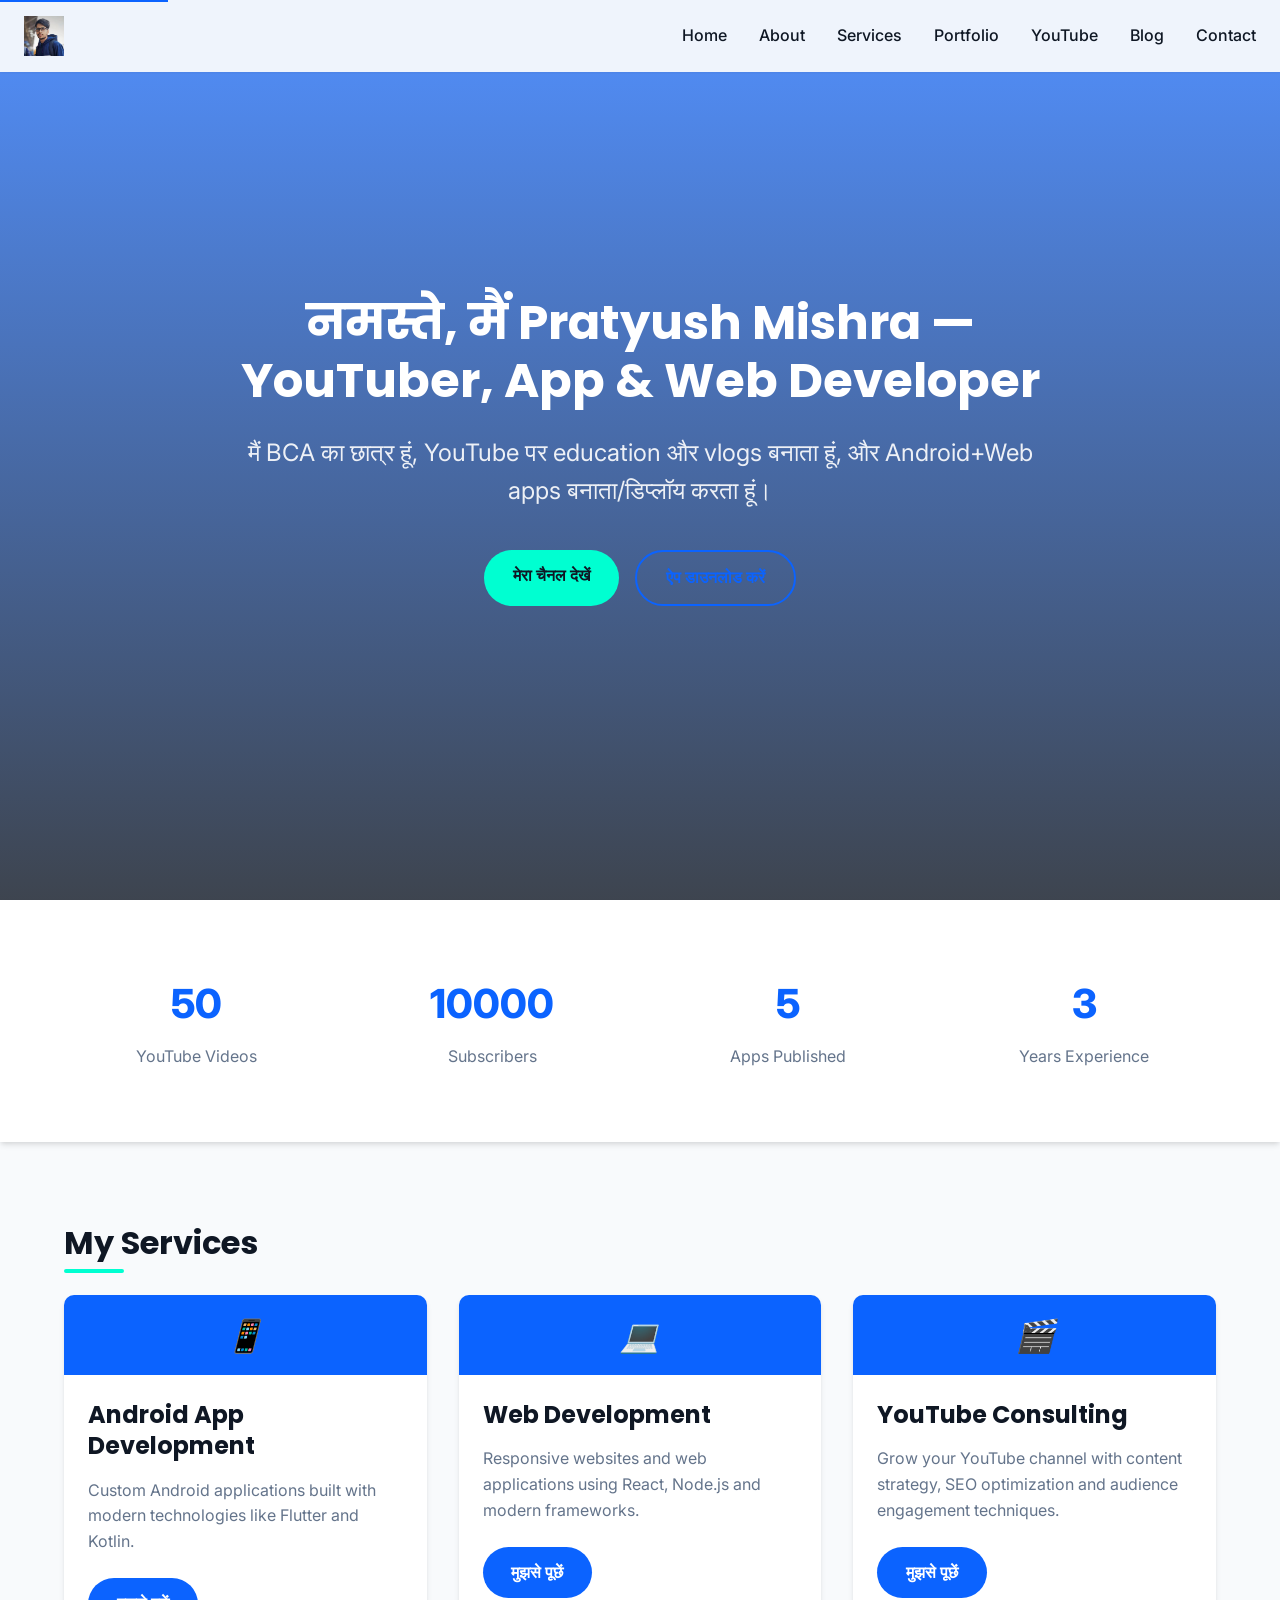
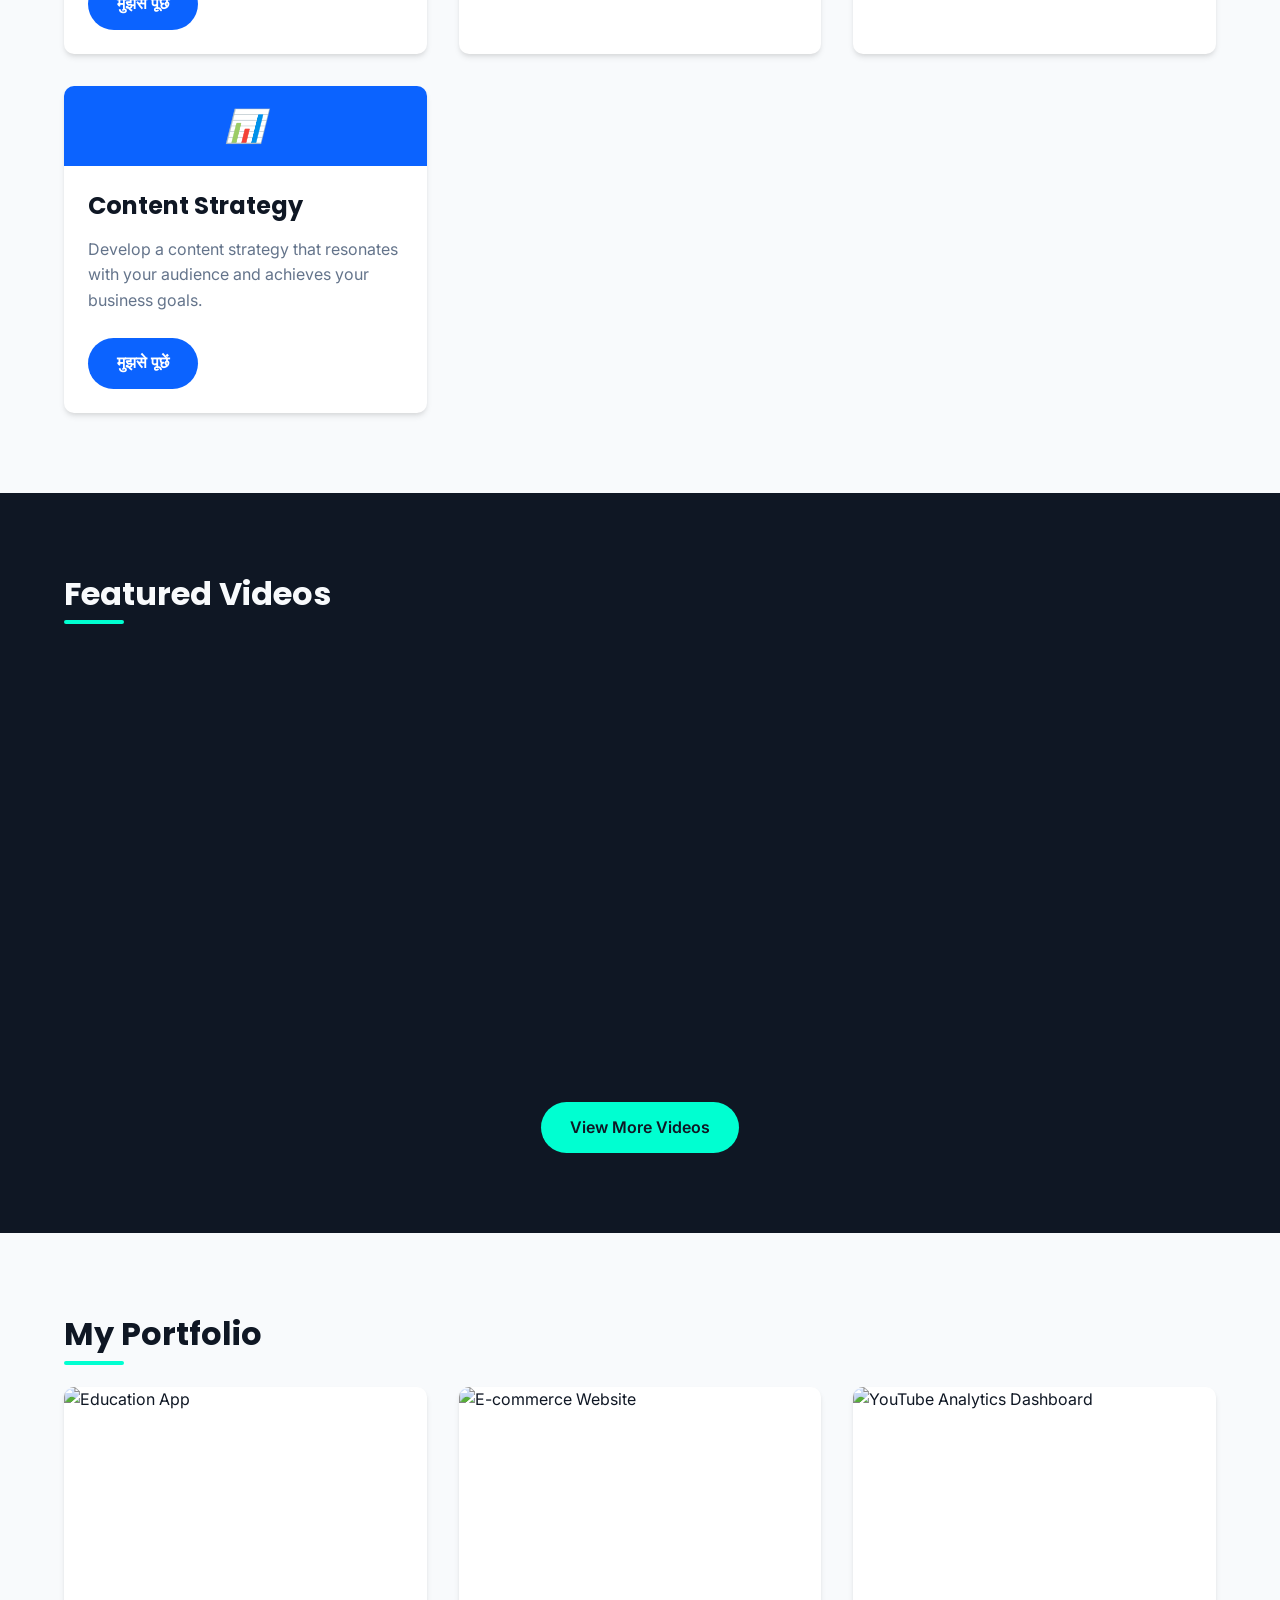
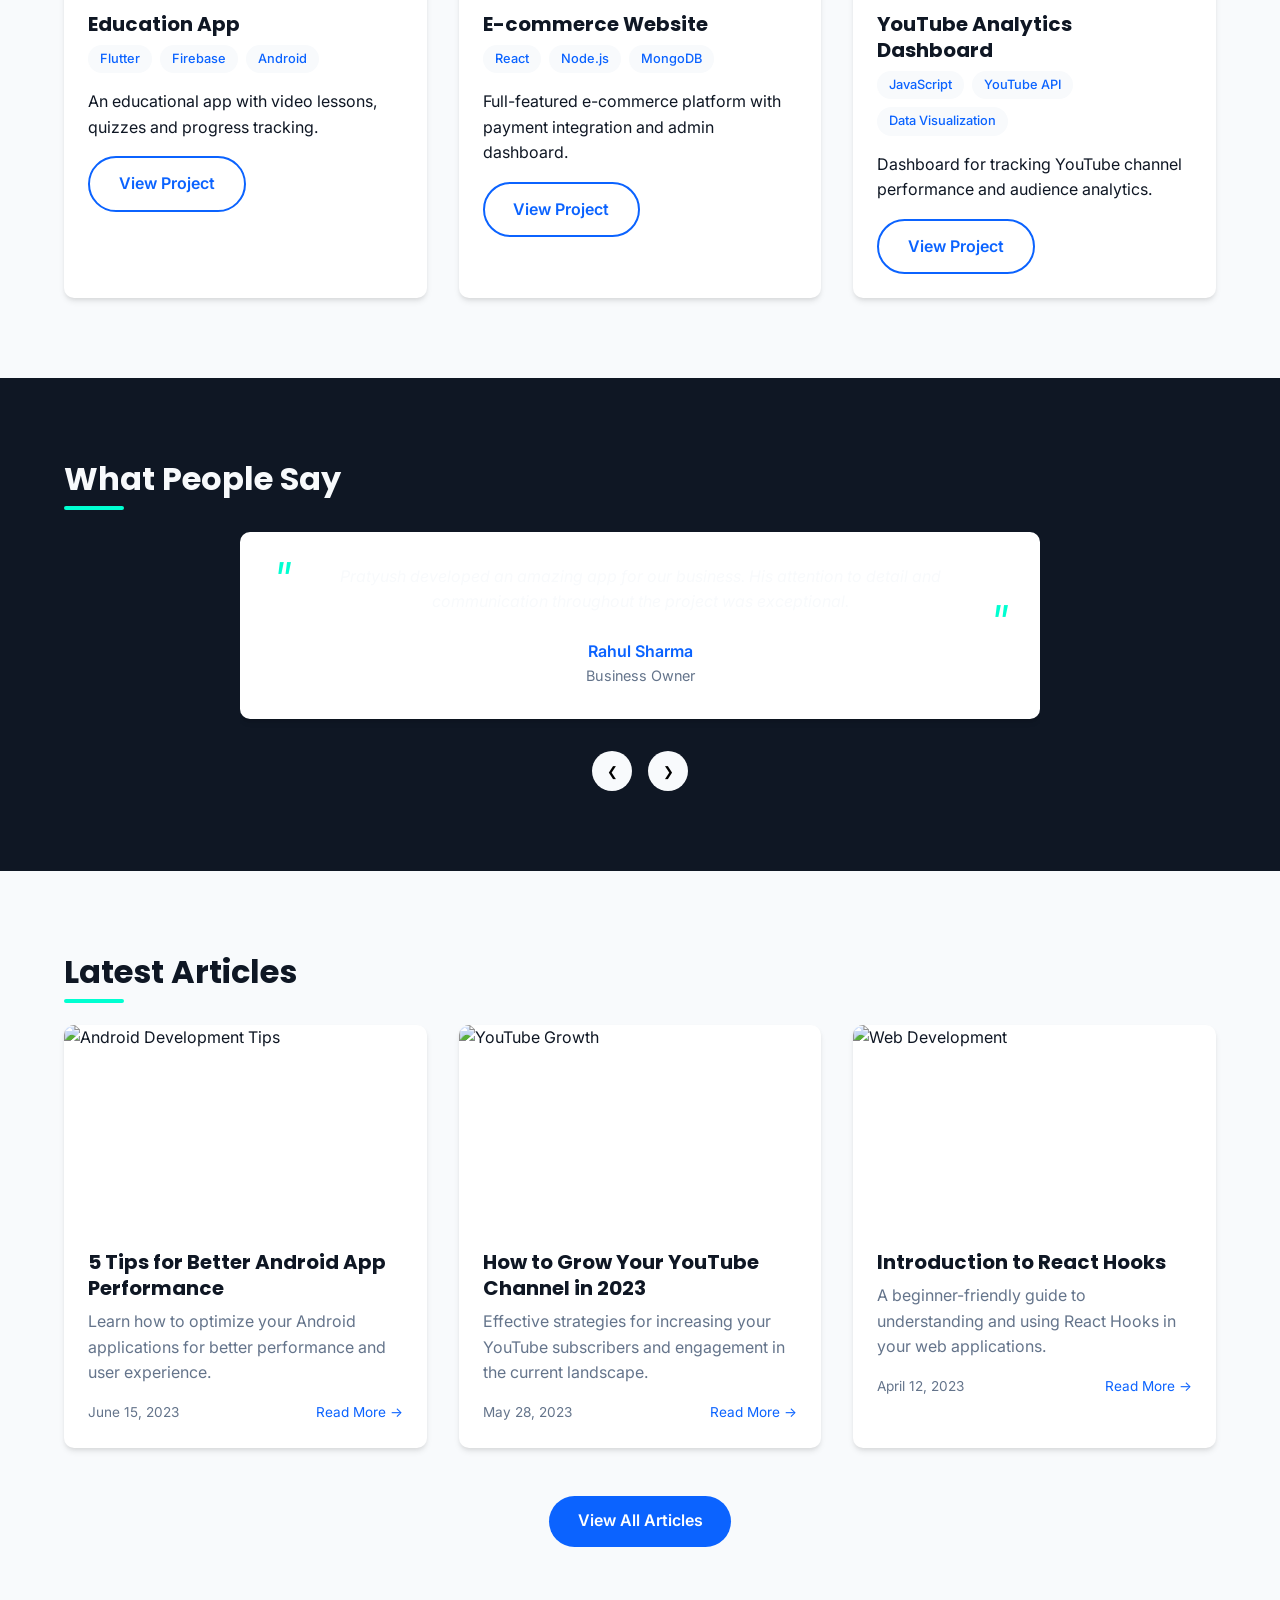
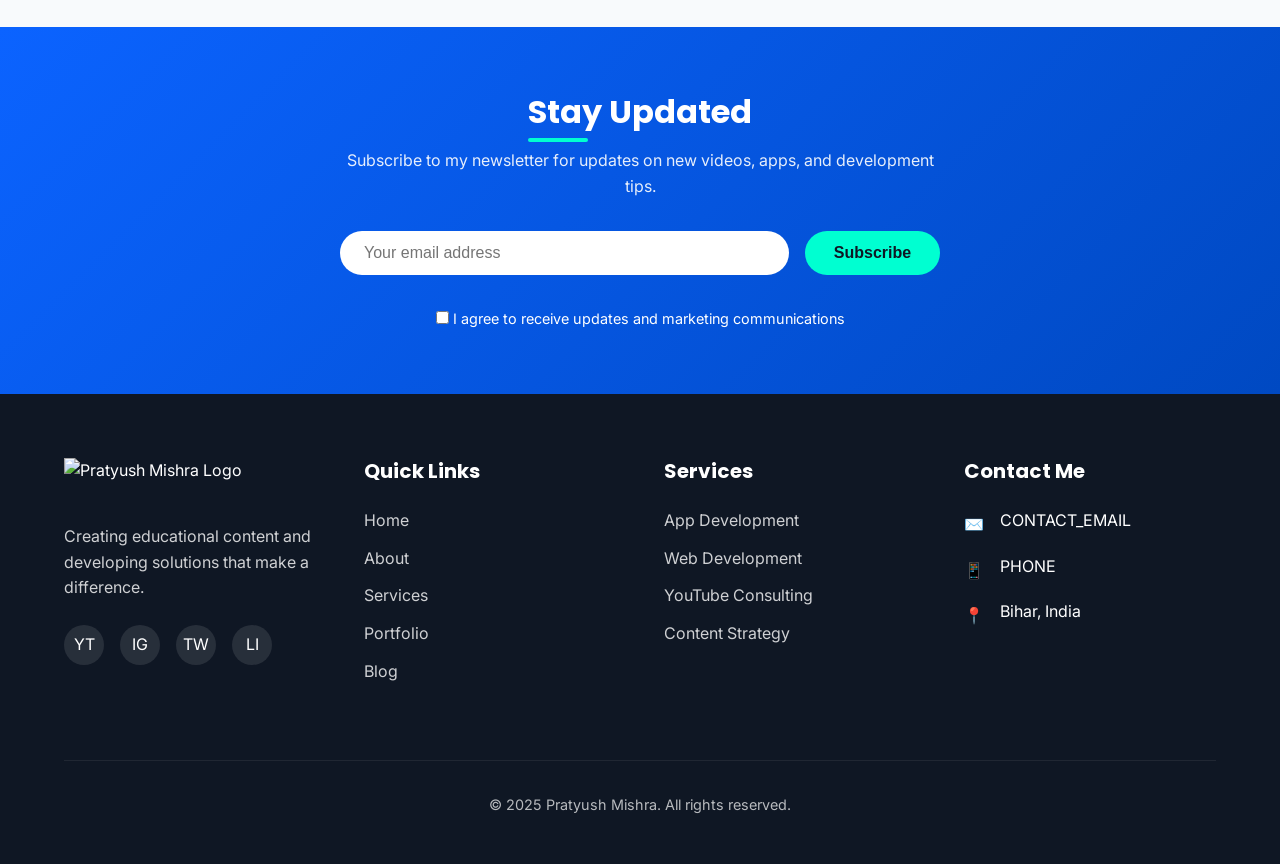
==== index.html @ 3614ba68 "website" ====
<!DOCTYPE html>
<html lang="hi">
<head>
    <meta charset="UTF-8">
    <meta name="viewport" content="width=device-width, initial-scale=1.0">
    <title>Pratyush Mishra — YouTuber, App & Web Developer | Education & Tech</title>
    <meta name="description" content="Pratyush Mishra - YouTuber, App & Web Developer creating educational content and tech solutions. Based in Bihar, India.">
    
    <!-- Fonts -->
    <link rel="preconnect" href="https://fonts.googleapis.com">
    <link rel="preconnect" href="https://fonts.gstatic.com" crossorigin>
    <link href="https://fonts.googleapis.com/css2?family=Poppins:wght@700;800&family=Inter:wght@400;500;600&display=swap" rel="stylesheet">
    
    <!-- Favicon -->
    <link rel="icon" href="data:image/svg+xml,<svg xmlns=%22http://www.w3.org/2000/svg%22 viewBox=%220 0 100 100%22><text y=%22.9em%22 font-size=%2290%22>👨‍💻</text></svg>">
    
    <!-- Structured Data -->
    <script type="application/ld+json">
    {
      "@context": "https://schema.org",
      "@type": "Person",
      "name": "Pratyush Mishra",
      "jobTitle": "YouTuber, App & Web Developer",
      "url": "https://play.google.com/store/apps/details?id=com.gtechapps.testsutra&pcampaignid=web_share",
      "sameAs": [
        "https://youtube.com/@pratyush_mishra_vlogs?si=9chJpx3O3MFrQVwE",
        "https://www.instagram.com/test_sutra/"
      ],
      "knowsAbout": ["YouTube Content Creation", "Android Development", "Web Development", "Education"],
      "description": "Pratyush Mishra creates educational YouTube content and develops mobile and web applications."
    }
    </script>
    
    <link rel="stylesheet" href="css/style.css">
</head>
<body>
    <!-- Skip to content link for accessibility -->
    <a href="#main-content" class="skip-to-content">Skip to main content</a>

    <!-- Header & Navigation -->
    <header class="header" id="header">
        <nav class="nav-container">
            <a href="#" class="logo">
                <img src="images/myimage/logo.jpg" alt="Pratyush Mishra Logo">
            </a>
            
            <ul class="nav-menu">
                <li class="nav-item"><a href="#" class="nav-link">Home</a></li>
                <li class="nav-item"><a href="#about" class="nav-link">About</a></li>
                <li class="nav-item"><a href="#services" class="nav-link">Services</a></li>
                <li class="nav-item"><a href="#portfolio" class="nav-link">Portfolio</a></li>
                <li class="nav-item"><a href="#youtube" class="nav-link">YouTube</a></li>
                <li class="nav-item"><a href="#blog" class="nav-link">Blog</a></li>
                <li class="nav-item"><a href="#contact" class="nav-link">Contact</a></li>
            </ul>
            
            <div class="hamburger">
                <span class="bar"></span>
                <span class="bar"></span>
                <span class="bar"></span>
            </div>
        </nav>
    </header>

    <!-- Hero Section -->
    <section class="hero" id="main-content">
        <div class="hero-content">
            <h1 class="hero-title">नमस्ते, मैं Pratyush Mishra — YouTuber, App & Web Developer</h1>
            <p class="hero-subtitle">मैं BCA का छात्र हूं, YouTube पर education और vlogs बनाता हूं, और Android+Web apps बनाता/डिप्लॉय करता हूं।</p>
            <div class="hero-buttons">
                <a href="https://youtube.com/@pratyush_mishra_vlogs?si=9chJpx3O3MFrQVwE" class="btn btn-accent">मेरा चैनल देखें</a>
                <a href="https://play.google.com/store/apps/details?id=com.gtechapps.testsutra&pcampaignid=web_share" class="btn btn-outline">ऐप डाउनलोड करें</a>
            </div>
        </div>
    </section>

    <!-- Stats Section -->
    <section class="stats">
        <div class="container">
            <div class="stats-container">
                <div class="stat-item">
                    <div class="stat-number" data-count="50">0</div>
                    <div class="stat-label">YouTube Videos</div>
                </div>
                <div class="stat-item">
                    <div class="stat-number" data-count="10000">0</div>
                    <div class="stat-label">Subscribers</div>
                </div>
                <div class="stat-item">
                    <div class="stat-number" data-count="5">0</div>
                    <div class="stat-label">Apps Published</div>
                </div>
                <div class="stat-item">
                    <div class="stat-number" data-count="3">0</div>
                    <div class="stat-label">Years Experience</div>
                </div>
            </div>
        </div>
    </section>

    <!-- Services Section -->
    <section class="section" id="services">
        <div class="container">
            <h2 class="text-center">My Services</h2>
            <div class="services-container">
                <div class="service-card">
                    <div class="service-icon">
                        <i>📱</i>
                    </div>
                    <div class="service-content">
                        <h3 class="service-title">Android App Development</h3>
                        <p class="service-description">Custom Android applications built with modern technologies like Flutter and Kotlin.</p>
                        <a href="#contact" class="btn btn-primary">मुझसे पूछें</a>
                    </div>
                </div>
                
                <div class="service-card">
                    <div class="service-icon">
                        <i>💻</i>
                    </div>
                    <div class="service-content">
                        <h3 class="service-title">Web Development</h3>
                        <p class="service-description">Responsive websites and web applications using React, Node.js and modern frameworks.</p>
                        <a href="#contact" class="btn btn-primary">मुझसे पूछें</a>
                    </div>
                </div>
                
                <div class="service-card">
                    <div class="service-icon">
                        <i>🎬</i>
                    </div>
                    <div class="service-content">
                        <h3 class="service-title">YouTube Consulting</h3>
                        <p class="service-description">Grow your YouTube channel with content strategy, SEO optimization and audience engagement techniques.</p>
                        <a href="#contact" class="btn btn-primary">मुझसे पूछें</a>
                    </div>
                </div>
                
                <div class="service-card">
                    <div class="service-icon">
                        <i>📊</i>
                    </div>
                    <div class="service-content">
                        <h3 class="service-title">Content Strategy</h3>
                        <p class="service-description">Develop a content strategy that resonates with your audience and achieves your business goals.</p>
                        <a href="#contact" class="btn btn-primary">मुझसे पूछें</a>
                    </div>
                </div>
            </div>
        </div>
    </section>

    <!-- YouTube Section -->
    <section class="section section-dark" id="youtube">
        <div class="container">
            <h2 class="text-center">Featured Videos</h2>
            <div class="text-center" style="margin-bottom: 3rem;">
                <iframe width="100%" height="400" src="https://youtu.be/dp0-QkSBGiw?si=UTeg-Mh711zsV9eT" title="YouTube video player" frameborder="0" allow="accelerometer; autoplay; clipboard-write; encrypted-media; gyroscope; picture-in-picture" allowfullscreen></iframe>
            </div>
            <div class="text-center">
                <a href="https://youtube.com/@pratyush_mishra_vlogs?si=AMh072m3ZeeASu16" class="btn btn-accent">View More Videos</a>
            </div>
        </div>
    </section>

    <!-- Portfolio Section -->
    <section class="section" id="portfolio">
        <div class="container">
            <h2 class="text-center">My Portfolio</h2>
            <div class="portfolio-container">
                <div class="portfolio-item">
                    <div class="portfolio-image">
                        <img src="https://picsum.photos/400/300?random=3" alt="Education App">
                    </div>
                    <div class="portfolio-content">
                        <h3 class="portfolio-title">Education App</h3>
                        <div class="portfolio-tags">
                            <span class="portfolio-tag">Flutter</span>
                            <span class="portfolio-tag">Firebase</span>
                            <span class="portfolio-tag">Android</span>
                        </div>
                        <p>An educational app with video lessons, quizzes and progress tracking.</p>
                        <a href="https://play.google.com/store/apps/details?id=com.gtechapps.testsutra&pcampaignid=web_share" class="btn btn-outline">View Project</a>
                    </div>
                </div>
                
                <div class="portfolio-item">
                    <div class="portfolio-image">
                        <img src="https://picsum.photos/400/300?random=4" alt="E-commerce Website">
                    </div>
                    <div class="portfolio-content">
                        <h3 class="portfolio-title">E-commerce Website</h3>
                        <div class="portfolio-tags">
                            <span class="portfolio-tag">React</span>
                            <span class="portfolio-tag">Node.js</span>
                            <span class="portfolio-tag">MongoDB</span>
                        </div>
                        <p>Full-featured e-commerce platform with payment integration and admin dashboard.</p>
                        <a href="#" class="btn btn-outline">View Project</a>
                    </div>
                </div>
                
                <div class="portfolio-item">
                    <div class="portfolio-image">
                        <img src="https://picsum.photos/400/300?random=5" alt="YouTube Analytics Dashboard">
                    </div>
                    <div class="portfolio-content">
                        <h3 class="portfolio-title">YouTube Analytics Dashboard</h3>
                        <div class="portfolio-tags">
                            <span class="portfolio-tag">JavaScript</span>
                            <span class="portfolio-tag">YouTube API</span>
                            <span class="portfolio-tag">Data Visualization</span>
                        </div>
                        <p>Dashboard for tracking YouTube channel performance and audience analytics.</p>
                        <a href="#" class="btn btn-outline">View Project</a>
                    </div>
                </div>
            </div>
        </div>
    </section>

    <!-- Testimonials Section -->
    <section class="section section-dark">
        <div class="container">
            <h2 class="text-center">What People Say</h2>
            <div class="testimonials-container">
                <div class="testimonials-slider">
                    <div class="testimonial">
                        <p class="testimonial-text">Pratyush developed an amazing app for our business. His attention to detail and communication throughout the project was exceptional.</p>
                        <div class="testimonial-author">Rahul Sharma</div>
                        <div class="testimonial-role">Business Owner</div>
                    </div>
                </div>
                <div class="testimonial-controls">
                    <button class="testimonial-control prev" aria-label="Previous testimonial">❮</button>
                    <button class="testimonial-control next" aria-label="Next testimonial">❯</button>
                </div>
            </div>
        </div>
    </section>

    <!-- Blog Section -->
    <section class="section" id="blog">
        <div class="container">
            <h2 class="text-center">Latest Articles</h2>
            <div class="blog-container">
                <div class="blog-card">
                    <div class="blog-image">
                        <img src="https://picsum.photos/400/300?random=6" alt="Android Development Tips">
                    </div>
                    <div class="blog-content">
                        <h3 class="blog-title">5 Tips for Better Android App Performance</h3>
                        <p class="blog-excerpt">Learn how to optimize your Android applications for better performance and user experience.</p>
                        <div class="blog-meta">
                            <span>June 15, 2023</span>
                            <a href="#">Read More →</a>
                        </div>
                    </div>
                </div>
                
                <div class="blog-card">
                    <div class="blog-image">
                        <img src="https://picsum.photos/400/300?random=7" alt="YouTube Growth">
                    </div>
                    <div class="blog-content">
                        <h3 class="blog-title">How to Grow Your YouTube Channel in 2023</h3>
                        <p class="blog-excerpt">Effective strategies for increasing your YouTube subscribers and engagement in the current landscape.</p>
                        <div class="blog-meta">
                            <span>May 28, 2023</span>
                            <a href="#">Read More →</a>
                        </div>
                    </div>
                </div>
                
                <div class="blog-card">
                    <div class="blog-image">
                        <img src="https://picsum.photos/400/300?random=8" alt="Web Development">
                    </div>
                    <div class="blog-content">
                        <h3 class="blog-title">Introduction to React Hooks</h3>
                        <p class="blog-excerpt">A beginner-friendly guide to understanding and using React Hooks in your web applications.</p>
                        <div class="blog-meta">
                            <span>April 12, 2023</span>
                            <a href="#">Read More →</a>
                        </div>
                    </div>
                </div>
            </div>
            <div class="text-center" style="margin-top: 3rem;">
                <a href="#" class="btn btn-primary">View All Articles</a>
            </div>
        </div>
    </section>

    <!-- Newsletter Section -->
    <section class="newsletter">
        <div class="container">
            <div class="newsletter-container">
                <h2 class="newsletter-title">Stay Updated</h2>
                <p class="newsletter-description">Subscribe to my newsletter for updates on new videos, apps, and development tips.</p>
                <form class="newsletter-form">
                    <input type="email" class="newsletter-input" placeholder="Your email address" aria-label="Your email address" required>
                    <button type="submit" class="btn btn-accent">Subscribe</button>
                    <div class="newsletter-consent">
                        <input type="checkbox" id="consent-check" required>
                        <label for="consent-check">I agree to receive updates and marketing communications</label>
                    </div>
                </form>
            </div>
        </div>
    </section>

    <!-- Footer -->
    <footer class="footer" id="contact">
        <div class="container">
            <div class="footer-container">
                <div class="footer-about">
                    <div class="footer-logo">
                        <img src="https://picsum.photos/400/200?random=2" alt="Pratyush Mishra Logo">
                    </div>
                    <p class="footer-description">Creating educational content and developing solutions that make a difference.</p>
                    <div class="footer-social">
                        <a href="https://youtube.com/@pratyush_mishra_vlogs?si=AMh072m3ZeeASu16" class="social-icon" aria-label="YouTube"><span>YT</span></a>
                        <a href="https://www.instagram.com/test_sutra/" class="social-icon" aria-label="Instagram"><span>IG</span></a>
                        <a href="#" class="social-icon" aria-label="Twitter"><span>TW</span></a>
                        <a href="#" class="social-icon" aria-label="LinkedIn"><span>LI</span></a>
                    </div>
                </div>
                
                <div class="footer-links">
                    <h3 class="footer-heading">Quick Links</h3>
                    <ul class="footer-links">
                        <li class="footer-link"><a href="#">Home</a></li>
                        <li class="footer-link"><a href="#about">About</a></li>
                        <li class="footer-link"><a href="#services">Services</a></li>
                        <li class="footer-link"><a href="#portfolio">Portfolio</a></li>
                        <li class="footer-link"><a href="#blog">Blog</a></li>
                    </ul>
                </div>
                
                <div class="footer-links">
                    <h3 class="footer-heading">Services</h3>
                    <ul class="footer-links">
                        <li class="footer-link"><a href="#">App Development</a></li>
                        <li class="footer-link"><a href="#">Web Development</a></li>
                        <li class="footer-link"><a href="#">YouTube Consulting</a></li>
                        <li class="footer-link"><a href="#">Content Strategy</a></li>
                    </ul>
                </div>
                
                <div class="footer-contact">
                    <h3 class="footer-heading">Contact Me</h3>
                    <div class="footer-contact-item">
                        <div class="footer-contact-icon">✉️</div>
                        <div>CONTACT_EMAIL</div>
                    </div>
                    <div class="footer-contact-item">
                        <div class="footer-contact-icon">📱</div>
                        <div>PHONE</div>
                    </div>
                    <div class="footer-contact-item">
                        <div class="footer-contact-icon">📍</div>
                        <div>Bihar, India</div>
                    </div>
                </div>
            </div>
            
            <div class="footer-bottom">
                <p>&copy; 2025 Pratyush Mishra. All rights reserved.</p>
            </div>
        </div>
    </footer>

    <script src="js/script.js"></script>
</body>
</html>
---- css/style.css ----
/* CSS Variables */
    :root {
        --primary: #0b63ff;
        --accent: #00ffd1;
        --dark: #0f1724;
        --light: #f8fafc;
        --gray: #64748b;
        --success: #10b981;
        --warning: #f59e0b;
        --error: #ef4444;
        
        --font-heading: 'Poppins', sans-serif;
        --font-body: 'Inter', sans-serif;
        
        --shadow-sm: 0 1px 2px 0 rgba(0, 0, 0, 0.05);
        --shadow: 0 4px 6px -1px rgba(0, 0, 0, 0.1), 0 2px 4px -1px rgba(0, 0, 0, 0.06);
        --shadow-lg: 0 10px 15px -3px rgba(0, 0, 0, 0.1), 0 4px 6px -2px rgba(0, 0, 0, 0.05);
        --shadow-neon: 0 0 5px var(--accent), 0 0 10px var(--accent), 0 0 15px var(--accent);
    }

    /* Base Styles */
    * {
        margin: 0;
        padding: 0;
        box-sizing: border-box;
    }

    body {
        font-family: var(--font-body);
        color: var(--dark);
        background-color: var(--light);
        line-height: 1.6;
        overflow-x: hidden;
    }

    h1, h2, h3, h4, h5, h6 {
        font-family: var(--font-heading);
        font-weight: 700;
        line-height: 1.3;
        margin-bottom: 1rem;
    }

    h1 {
        font-size: 2.5rem;
    }

    h2 {
        font-size: 2rem;
        margin-bottom: 2rem;
        position: relative;
        display: inline-block;
    }

    h2::after {
        content: '';
        position: absolute;
        bottom: -10px;
        left: 0;
        width: 60px;
        height: 4px;
        background: var(--accent);
        border-radius: 2px;
    }

    p {
        margin-bottom: 1rem;
    }

    a {
        color: var(--primary);
        text-decoration: none;
        transition: all 0.3s ease;
    }

    a:hover {
        color: var(--accent);
    }

    img {
        max-width: 100%;
        height: auto;
        display: block;
    }

    .container {
        width: 100%;
        max-width: 1200px;
        margin: 0 auto;
        padding: 0 1.5rem;
    }

    .section {
        padding: 5rem 0;
    }

    .section-dark {
        background-color: var(--dark);
        color: var(--light);
    }

    .text-center {
        text-align: center;
    }

    .btn {
        display: inline-block;
        padding: 0.8rem 1.8rem;
        border-radius: 50px;
        font-weight: 600;
        cursor: pointer;
        transition: all 0.3s ease;
        border: none;
        font-size: 1rem;
        text-align: center;
    }

    .btn-primary {
        background-color: var(--primary);
        color: white;
    }

    .btn-primary:hover {
        background-color: #0954d4;
        color: white;
        transform: translateY(-2px);
        box-shadow: var(--shadow);
    }

    .btn-accent {
        background-color: var(--accent);
        color: var(--dark);
    }

    .btn-accent:hover {
        background-color: #00e0ba;
        color: var(--dark);
        transform: translateY(-2px);
        box-shadow: var(--shadow);
    }

    .btn-outline {
        background-color: transparent;
        color: var(--primary);
        border: 2px solid var(--primary);
    }

    .btn-outline:hover {
        background-color: var(--primary);
        color: white;
        transform: translateY(-2px);
    }

    /* Header & Navigation */
    .header {
        position: fixed;
        top: 0;
        left: 0;
        width: 100%;
        z-index: 1000;
        background-color: rgba(248, 250, 252, 0.95);
        box-shadow: var(--shadow-sm);
        transition: all 0.3s ease;
    }

    .header.scrolled {
        background-color: rgba(248, 250, 252, 0.98);
        box-shadow: var(--shadow);
    }

    .nav-container {
        display: flex;
        justify-content: space-between;
        align-items: center;
        padding: 1rem 1.5rem;
    }

    .logo {
        display: flex;
        align-items: center;
    }

    .logo img {
        height: 40px;
        width: auto;
    }

    .nav-menu {
        display: flex;
        list-style: none;
    }

    .nav-item {
        margin-left: 2rem;
    }

    .nav-link {
        color: var(--dark);
        font-weight: 500;
        position: relative;
    }

    .nav-link::after {
        content: '';
        position: absolute;
        bottom: -5px;
        left: 0;
        width: 0;
        height: 2px;
        background-color: var(--accent);
        transition: width 0.3s ease;
    }

    .nav-link:hover::after {
        width: 100%;
    }

    .hamburger {
        display: none;
        cursor: pointer;
    }

    .bar {
        display: block;
        width: 25px;
        height: 3px;
        margin: 5px auto;
        transition: all 0.3s ease;
        background-color: var(--dark);
    }

    /* Hero Section */
    .hero {
        position: relative;
        height: 100vh;
        min-height: 600px;
        display: flex;
        align-items: center;
        justify-content: center;
        background: linear-gradient(rgba(11, 99, 255, 0.7), rgba(15, 23, 36, 0.8)), url('https://picsum.photos/1200/800?random=1') no-repeat center center/cover;
        color: white;
        text-align: center;
        padding: 0 1rem;
    }

    .hero-content {
        max-width: 800px;
        z-index: 1;
    }

    .hero-title {
        font-size: 3rem;
        margin-bottom: 1.5rem;
        line-height: 1.2;
    }

    .hero-subtitle {
        font-size: 1.5rem;
        margin-bottom: 2.5rem;
        opacity: 0.9;
    }

    .hero-buttons {
        display: flex;
        justify-content: center;
        gap: 1rem;
        flex-wrap: wrap;
    }

    /* Stats Section */
    .stats {
        background-color: white;
        padding: 3rem 0;
        box-shadow: var(--shadow);
    }

    .stats-container {
        display: grid;
        grid-template-columns: repeat(auto-fit, minmax(200px, 1fr));
        gap: 2rem;
        text-align: center;
    }

    .stat-item {
        padding: 1.5rem;
    }

    .stat-number {
        font-size: 2.5rem;
        font-weight: 800;
        color: var(--primary);
        margin-bottom: 0.5rem;
    }

    .stat-label {
        font-size: 1rem;
        color: var(--gray);
    }

    /* Services Section */
    .services-container {
        display: grid;
        grid-template-columns: repeat(auto-fit, minmax(280px, 1fr));
        gap: 2rem;
    }

    .service-card {
        background: white;
        border-radius: 10px;
        overflow: hidden;
        box-shadow: var(--shadow);
        transition: all 0.3s ease;
    }

    .service-card:hover {
        transform: translateY(-5px);
        box-shadow: var(--shadow-lg);
    }

    .service-icon {
        height: 80px;
        display: flex;
        align-items: center;
        justify-content: center;
        background-color: var(--primary);
        color: white;
        font-size: 2rem;
    }

    .service-content {
        padding: 1.5rem;
    }

    .service-title {
        font-size: 1.5rem;
        margin-bottom: 1rem;
    }

    .service-description {
        color: var(--gray);
        margin-bottom: 1.5rem;
    }

    /* Portfolio Section */
    .portfolio-container {
        display: grid;
        grid-template-columns: repeat(auto-fit, minmax(300px, 1fr));
        gap: 2rem;
    }

    .portfolio-item {
        background: white;
        border-radius: 10px;
        overflow: hidden;
        box-shadow: var(--shadow);
        transition: all 0.3s ease;
    }

    .portfolio-item:hover {
        transform: translateY(-5px);
        box-shadow: var(--shadow-lg);
    }

    .portfolio-image {
        height: 200px;
        overflow: hidden;
    }

    .portfolio-image img {
        width: 100%;
        height: 100%;
        object-fit: cover;
        transition: transform 0.5s ease;
    }

    .portfolio-item:hover .portfolio-image img {
        transform: scale(1.05);
    }

    .portfolio-content {
        padding: 1.5rem;
    }

    .portfolio-title {
        font-size: 1.25rem;
        margin-bottom: 0.5rem;
    }

    .portfolio-tags {
        display: flex;
        flex-wrap: wrap;
        gap: 0.5rem;
        margin-bottom: 1rem;
    }

    .portfolio-tag {
        background-color: var(--light);
        color: var(--primary);
        padding: 0.25rem 0.75rem;
        border-radius: 50px;
        font-size: 0.8rem;
        font-weight: 500;
    }

    /* Testimonials */
    .testimonials-container {
        position: relative;
        max-width: 800px;
        margin: 0 auto;
        overflow: hidden;
    }

    .testimonials-slider {
        display: flex;
        transition: transform 0.5s ease;
    }

    .testimonial {
        flex: 0 0 100%;
        padding: 2rem;
        background: white;
        border-radius: 10px;
        box-shadow: var(--shadow);
        text-align: center;
    }

    .testimonial-text {
        font-style: italic;
        margin-bottom: 1.5rem;
        position: relative;
        padding: 0 2rem;
    }

    .testimonial-text::before,
    .testimonial-text::after {
        content: '"';
        font-size: 3rem;
        color: var(--accent);
        position: absolute;
        line-height: 1;
    }

    .testimonial-text::before {
        top: -0.5rem;
        left: 0;
    }

    .testimonial-text::after {
        bottom: -2rem;
        right: 0;
    }

    .testimonial-author {
        font-weight: 600;
        color: var(--primary);
    }

    .testimonial-role {
        color: var(--gray);
        font-size: 0.9rem;
    }

    .testimonial-controls {
        display: flex;
        justify-content: center;
        margin-top: 2rem;
        gap: 1rem;
    }

    .testimonial-control {
        background-color: var(--light);
        border: none;
        width: 40px;
        height: 40px;
        border-radius: 50%;
        display: flex;
        align-items: center;
        justify-content: center;
        cursor: pointer;
        transition: all 0.3s ease;
    }

    .testimonial-control:hover {
        background-color: var(--primary);
        color: white;
    }

    /* Blog Section */
    .blog-container {
        display: grid;
        grid-template-columns: repeat(auto-fit, minmax(300px, 1fr));
        gap: 2rem;
    }

    .blog-card {
        background: white;
        border-radius: 10px;
        overflow: hidden;
        box-shadow: var(--shadow);
        transition: all 0.3s ease;
    }

    .blog-card:hover {
        transform: translateY(-5px);
        box-shadow: var(--shadow-lg);
    }

    .blog-image {
        height: 200px;
        overflow: hidden;
    }

    .blog-image img {
        width: 100%;
        height: 100%;
        object-fit: cover;
        transition: transform 0.5s ease;
    }

    .blog-card:hover .blog-image img {
        transform: scale(1.05);
    }

    .blog-content {
        padding: 1.5rem;
    }

    .blog-title {
        font-size: 1.25rem;
        margin-bottom: 0.5rem;
    }

    .blog-excerpt {
        color: var(--gray);
        margin-bottom: 1rem;
    }

    .blog-meta {
        display: flex;
        justify-content: space-between;
        align-items: center;
        font-size: 0.85rem;
        color: var(--gray);
    }

    /* Newsletter */
    .newsletter {
        background: linear-gradient(135deg, var(--primary) 0%, #0049c2 100%);
        color: white;
        padding: 4rem 0;
        text-align: center;
    }

    .newsletter-container {
        max-width: 600px;
        margin: 0 auto;
    }

    .newsletter-title {
        color: white;
        margin-bottom: 1rem;
    }

    .newsletter-title::after {
        background-color: var(--accent);
    }

    .newsletter-description {
        margin-bottom: 2rem;
        opacity: 0.9;
    }

    .newsletter-form {
        display: flex;
        flex-wrap: wrap;
        gap: 1rem;
        justify-content: center;
    }

    .newsletter-input {
        flex: 1 1 300px;
        padding: 0.8rem 1.5rem;
        border-radius: 50px;
        border: none;
        font-size: 1rem;
    }

    .newsletter-consent {
        width: 100%;
        margin-top: 1rem;
        font-size: 0.9rem;
    }

    /* Footer */
    .footer {
        background-color: var(--dark);
        color: white;
        padding: 4rem 0 2rem;
    }

    .footer-container {
        display: grid;
        grid-template-columns: repeat(auto-fit, minmax(250px, 1fr));
        gap: 3rem;
    }

    .footer-logo {
        margin-bottom: 1rem;
    }

    .footer-logo img {
        height: 50px;
    }

    .footer-description {
        margin-bottom: 1.5rem;
        opacity: 0.8;
    }

    .footer-social {
        display: flex;
        gap: 1rem;
    }

    .social-icon {
        display: inline-flex;
        align-items: center;
        justify-content: center;
        width: 40px;
        height: 40px;
        background-color: rgba(255, 255, 255, 0.1);
        border-radius: 50%;
        color: white;
        transition: all 0.3s ease;
    }

    .social-icon:hover {
        background-color: var(--accent);
        color: var(--dark);
        transform: translateY(-3px);
    }

    .footer-heading {
        color: white;
        margin-bottom: 1.5rem;
        font-size: 1.25rem;
    }

    .footer-links {
        list-style: none;
    }

    .footer-link {
        margin-bottom: 0.75rem;
    }

    .footer-link a {
        color: rgba(255, 255, 255, 0.8);
        transition: all 0.3s ease;
    }

    .footer-link a:hover {
        color: var(--accent);
        padding-left: 5px;
    }

    .footer-contact-item {
        display: flex;
        gap: 1rem;
        margin-bottom: 1rem;
        align-items: flex-start;
    }

    .footer-contact-icon {
        color: var(--accent);
        margin-top: 0.25rem;
    }

    .footer-bottom {
        margin-top: 4rem;
        padding-top: 2rem;
        border-top: 1px solid rgba(255, 255, 255, 0.1);
        text-align: center;
        font-size: 0.9rem;
        opacity: 0.7;
    }

    /* Responsive Design */
    @media (max-width: 768px) {
        h1 {
            font-size: 2rem;
        }
        
        h2 {
            font-size: 1.75rem;
        }
        
        .hero-title {
            font-size: 2.25rem;
        }
        
        .hero-subtitle {
            font-size: 1.25rem;
        }
        
        .hamburger {
            display: block;
        }
        
        .hamburger.active .bar:nth-child(2) {
            opacity: 0;
        }
        
        .hamburger.active .bar:nth-child(1) {
            transform: translateY(8px) rotate(45deg);
        }
        
        .hamburger.active .bar:nth-child(3) {
            transform: translateY(-8px) rotate(-45deg);
        }
        
        .nav-menu {
            position: fixed;
            left: -100%;
            top: 70px;
            gap: 0;
            flex-direction: column;
            background-color: var(--light);
            width: 100%;
            text-align: center;
            transition: 0.3s;
            box-shadow: var(--shadow);
            padding: 1.5rem 0;
        }
        
        .nav-menu.active {
            left: 0;
        }
        
        .nav-item {
            margin: 1.5rem 0;
        }
        
        .hero-buttons {
            flex-direction: column;
            align-items: center;
        }
        
        .hero-buttons .btn {
            width: 100%;
            max-width: 300px;
        }
        
        .testimonial-controls {
            margin-top: 1.5rem;
        }
        
        .newsletter-form {
            flex-direction: column;
        }
        
        .newsletter-input {
            width: 100%;
        }
    }

    @media (max-width: 480px) {
        .section {
            padding: 3rem 0;
        }
        
        .hero {
            min-height: 500px;
        }
        
        .hero-title {
            font-size: 2rem;
        }
        
        .stats-container {
            grid-template-columns: 1fr;
        }
        
        .stat-number {
            font-size: 2rem;
        }
    }

    /* Accessibility Improvements */
    @media (prefers-reduced-motion: reduce) {
        *,
        *::before,
        *::after {
            animation-duration: 0.01ms !important;
            animation-iteration-count: 1 !important;
            transition-duration: 0.01ms !important;
            scroll-behavior: auto !important;
        }
    }

    .skip-to-content {
        position: absolute;
        top: -40px;
        left: 0;
        background: var(--primary);
        color: white;
        padding: 8px;
        z-index: 10000;
        transition: top 0.3s;
    }

    .skip-to-content:focus {
        top: 0;
    }

    /* Focus styles for accessibility */
    button:focus,
    a:focus,
    input:focus,
    textarea:focus {
        outline: 2px solid var(--accent);
        outline-offset: 2px;
    }

    /* High contrast mode support */
    @media (prefers-contrast: high) {
        :root {
            --primary: #0040ff;
            --accent: #00ffaa;
            --dark: #000;
            --light: #fff;
        }
    }
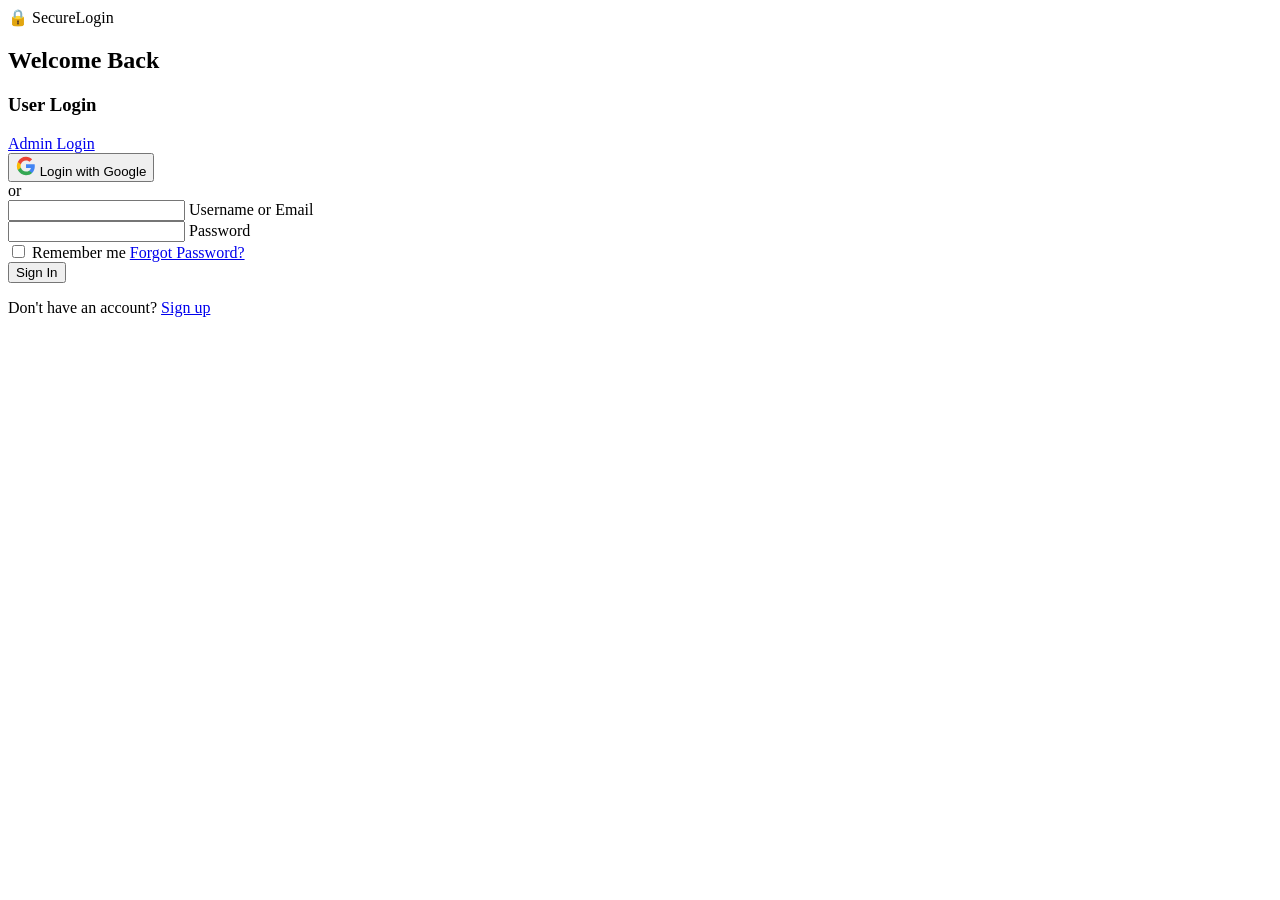
==== commit 9469ba2f: "Transform index.html to dark login page layout Updated the HTML structure to create a dark login pag" ====
--- a/index.html
+++ b/index.html
@@ -1,376 +1,76 @@
 <!DOCTYPE html>
-<html lang="hi">
+<html lang="en">
 <head>
     <meta charset="UTF-8">
     <meta name="viewport" content="width=device-width, initial-scale=1.0">
-    <title>Pratyush Mishra — YouTuber, App & Web Developer | Education & Tech</title>
-    <meta name="description" content="Pratyush Mishra - YouTuber, App & Web Developer creating educational content and tech solutions. Based in Bihar, India.">
-    
-    <!-- Fonts -->
-    <link rel="preconnect" href="https://fonts.googleapis.com">
-    <link rel="preconnect" href="https://fonts.gstatic.com" crossorigin>
-    <link href="https://fonts.googleapis.com/css2?family=Poppins:wght@700;800&family=Inter:wght@400;500;600&display=swap" rel="stylesheet">
-    
-    <!-- Favicon -->
-    <link rel="icon" href="data:image/svg+xml,<svg xmlns=%22http://www.w3.org/2000/svg%22 viewBox=%220 0 100 100%22><text y=%22.9em%22 font-size=%2290%22>👨‍💻</text></svg>">
-    
-    <!-- Structured Data -->
-    <script type="application/ld+json">
-    {
-      "@context": "https://schema.org",
-      "@type": "Person",
-      "name": "Pratyush Mishra",
-      "jobTitle": "YouTuber, App & Web Developer",
-      "url": "https://play.google.com/store/apps/details?id=com.gtechapps.testsutra&pcampaignid=web_share",
-      "sameAs": [
-        "https://youtube.com/@pratyush_mishra_vlogs?si=9chJpx3O3MFrQVwE",
-        "https://www.instagram.com/test_sutra/"
-      ],
-      "knowsAbout": ["YouTube Content Creation", "Android Development", "Web Development", "Education"],
-      "description": "Pratyush Mishra creates educational YouTube content and develops mobile and web applications."
-    }
-    </script>
-    
-    <link rel="stylesheet" href="css/style.css">
+    <title>Dark Login Page</title>
+    <link rel="stylesheet" href="login/styles.css">
 </head>
 <body>
-    <!-- Skip to content link for accessibility -->
-    <a href="#main-content" class="skip-to-content">Skip to main content</a>
-
-    <!-- Header & Navigation -->
-    <header class="header" id="header">
-        <nav class="nav-container">
-            <a href="#" class="logo">
-                <img src="images/myimage/logo.jpg" alt="Pratyush Mishra Logo">
-            </a>
+    <div class="container">
+        <div class="login-wrapper">
+            <div class="logo-section">
+                <div class="logo">
+                    <span class="logo-icon">🔒</span>
+                    SecureLogin
+                </div>
+                <h2 class="page-title">Welcome Back</h2>
+            </div>
             
-            <ul class="nav-menu">
-                <li class="nav-item"><a href="#" class="nav-link">Home</a></li>
-                <li class="nav-item"><a href="#about" class="nav-link">About</a></li>
-                <li class="nav-item"><a href="#services" class="nav-link">Services</a></li>
-                <li class="nav-item"><a href="#portfolio" class="nav-link">Portfolio</a></li>
-                <li class="nav-item"><a href="#youtube" class="nav-link">YouTube</a></li>
-                <li class="nav-item"><a href="#blog" class="nav-link">Blog</a></li>
-                <li class="nav-item"><a href="#contact" class="nav-link">Contact</a></li>
-            </ul>
-            
-            <div class="hamburger">
-                <span class="bar"></span>
-                <span class="bar"></span>
-                <span class="bar"></span>
-            </div>
-        </nav>
-    </header>
-
-    <!-- Hero Section -->
-    <section class="hero" id="main-content">
-        <div class="hero-content">
-            <h1 class="hero-title">नमस्ते, मैं Pratyush Mishra — YouTuber, App & Web Developer</h1>
-            <p class="hero-subtitle">मैं BCA का छात्र हूं, YouTube पर education और vlogs बनाता हूं, और Android+Web apps बनाता/डिप्लॉय करता हूं।</p>
-            <div class="hero-buttons">
-                <a href="https://youtube.com/@pratyush_mishra_vlogs?si=9chJpx3O3MFrQVwE" class="btn btn-accent">मेरा चैनल देखें</a>
-                <a href="https://play.google.com/store/apps/details?id=com.gtechapps.testsutra&pcampaignid=web_share" class="btn btn-outline">ऐप डाउनलोड करें</a>
-            </div>
-        </div>
-    </section>
-
-    <!-- Stats Section -->
-    <section class="stats">
-        <div class="container">
-            <div class="stats-container">
-                <div class="stat-item">
-                    <div class="stat-number" data-count="50">0</div>
-                    <div class="stat-label">YouTube Videos</div>
+            <div class="login-box">
+                <div class="login-header">
+                    <h3 class="login-heading">User Login</h3>
+                    <div class="admin-box">
+                        <a href="#" class="admin-link">Admin Login</a>
+                    </div>
                 </div>
-                <div class="stat-item">
-                    <div class="stat-number" data-count="10000">0</div>
-                    <div class="stat-label">Subscribers</div>
+                
+                <div class="login-content">
+                    <button class="google-login-btn" id="googleLoginBtn">
+                        <svg class="google-icon" viewBox="0 0 24 24" width="20" height="20">
+                            <path fill="#4285F4" d="M22.56 12.25c0-.78-.07-1.53-.2-2.25H12v4.26h5.92c-.26 1.37-1.04 2.53-2.21 3.31v2.77h3.57c2.08-1.92 3.28-4.74 3.28-8.09z"/>
+                            <path fill="#34A853" d="M12 23c2.97 0 5.46-.98 7.28-2.66l-3.57-2.77c-.98.66-2.23 1.06-3.71 1.06-2.86 0-5.29-1.93-6.16-4.53H2.18v2.84C3.99 20.53 7.7 23 12 23z"/>
+                            <path fill="#FBBC05" d="M5.84 14.09c-.22-.66-.35-1.36-.35-2.09s.13-1.43.35-2.09V7.07H2.18C1.43 8.55 1 10.22 1 12s.43 3.45 1.18 4.93l2.85-2.22.81-.62z"/>
+                            <path fill="#EA4335" d="M12 5.38c1.62 0 3.06.56 4.21 1.64l3.15-3.15C17.45 2.09 14.97 1 12 1 7.7 1 3.99 3.47 2.18 7.07l3.66 2.84c.87-2.6 3.3-4.53 6.16-4.53z"/>
+                        </svg>
+                        Login with Google
+                    </button>
+                    
+                    <div class="divider">
+                        <span>or</span>
+                    </div>
+                    
+                    <form class="login-form">
+                        <div class="form-group">
+                            <input type="text" id="username" class="form-input" placeholder=" " required>
+                            <label for="username" class="form-label">Username or Email</label>
+                        </div>
+                        
+                        <div class="form-group">
+                            <input type="password" id="password" class="form-input" placeholder=" " required>
+                            <label for="password" class="form-label">Password</label>
+                        </div>
+                        
+                        <div class="form-options">
+                            <label class="checkbox-container">
+                                <input type="checkbox">
+                                <span class="checkmark"></span>
+                                Remember me
+                            </label>
+                            <a href="#" class="forgot-link">Forgot Password?</a>
+                        </div>
+                        
+                        <button type="submit" class="submit-btn">Sign In</button>
+                    </form>
                 </div>
-                <div class="stat-item">
-                    <div class="stat-number" data-count="5">0</div>
-                    <div class="stat-label">Apps Published</div>
-                </div>
-                <div class="stat-item">
-                    <div class="stat-number" data-count="3">0</div>
-                    <div class="stat-label">Years Experience</div>
+                
+                <div class="login-footer">
+                    <p>Don't have an account? <a href="#" class="signup-link">Sign up</a></p>
                 </div>
             </div>
         </div>
-    </section>
-
-    <!-- Services Section -->
-    <section class="section" id="services">
-        <div class="container">
-            <h2 class="text-center">My Services</h2>
-            <div class="services-container">
-                <div class="service-card">
-                    <div class="service-icon">
-                        <i>📱</i>
-                    </div>
-                    <div class="service-content">
-                        <h3 class="service-title">Android App Development</h3>
-                        <p class="service-description">Custom Android applications built with modern technologies like Flutter and Kotlin.</p>
-                        <a href="#contact" class="btn btn-primary">मुझसे पूछें</a>
-                    </div>
-                </div>
-                
-                <div class="service-card">
-                    <div class="service-icon">
-                        <i>💻</i>
-                    </div>
-                    <div class="service-content">
-                        <h3 class="service-title">Web Development</h3>
-                        <p class="service-description">Responsive websites and web applications using React, Node.js and modern frameworks.</p>
-                        <a href="#contact" class="btn btn-primary">मुझसे पूछें</a>
-                    </div>
-                </div>
-                
-                <div class="service-card">
-                    <div class="service-icon">
-                        <i>🎬</i>
-                    </div>
-                    <div class="service-content">
-                        <h3 class="service-title">YouTube Consulting</h3>
-                        <p class="service-description">Grow your YouTube channel with content strategy, SEO optimization and audience engagement techniques.</p>
-                        <a href="#contact" class="btn btn-primary">मुझसे पूछें</a>
-                    </div>
-                </div>
-                
-                <div class="service-card">
-                    <div class="service-icon">
-                        <i>📊</i>
-                    </div>
-                    <div class="service-content">
-                        <h3 class="service-title">Content Strategy</h3>
-                        <p class="service-description">Develop a content strategy that resonates with your audience and achieves your business goals.</p>
-                        <a href="#contact" class="btn btn-primary">मुझसे पूछें</a>
-                    </div>
-                </div>
-            </div>
-        </div>
-    </section>
-
-    <!-- YouTube Section -->
-    <section class="section section-dark" id="youtube">
-        <div class="container">
-            <h2 class="text-center">Featured Videos</h2>
-            <div class="text-center" style="margin-bottom: 3rem;">
-                <iframe width="100%" height="400" src="https://youtu.be/dp0-QkSBGiw?si=UTeg-Mh711zsV9eT" title="YouTube video player" frameborder="0" allow="accelerometer; autoplay; clipboard-write; encrypted-media; gyroscope; picture-in-picture" allowfullscreen></iframe>
-            </div>
-            <div class="text-center">
-                <a href="https://youtube.com/@pratyush_mishra_vlogs?si=AMh072m3ZeeASu16" class="btn btn-accent">View More Videos</a>
-            </div>
-        </div>
-    </section>
-
-    <!-- Portfolio Section -->
-    <section class="section" id="portfolio">
-        <div class="container">
-            <h2 class="text-center">My Portfolio</h2>
-            <div class="portfolio-container">
-                <div class="portfolio-item">
-                    <div class="portfolio-image">
-                        <img src="https://picsum.photos/400/300?random=3" alt="Education App">
-                    </div>
-                    <div class="portfolio-content">
-                        <h3 class="portfolio-title">Education App</h3>
-                        <div class="portfolio-tags">
-                            <span class="portfolio-tag">Flutter</span>
-                            <span class="portfolio-tag">Firebase</span>
-                            <span class="portfolio-tag">Android</span>
-                        </div>
-                        <p>An educational app with video lessons, quizzes and progress tracking.</p>
-                        <a href="https://play.google.com/store/apps/details?id=com.gtechapps.testsutra&pcampaignid=web_share" class="btn btn-outline">View Project</a>
-                    </div>
-                </div>
-                
-                <div class="portfolio-item">
-                    <div class="portfolio-image">
-                        <img src="https://picsum.photos/400/300?random=4" alt="E-commerce Website">
-                    </div>
-                    <div class="portfolio-content">
-                        <h3 class="portfolio-title">E-commerce Website</h3>
-                        <div class="portfolio-tags">
-                            <span class="portfolio-tag">React</span>
-                            <span class="portfolio-tag">Node.js</span>
-                            <span class="portfolio-tag">MongoDB</span>
-                        </div>
-                        <p>Full-featured e-commerce platform with payment integration and admin dashboard.</p>
-                        <a href="#" class="btn btn-outline">View Project</a>
-                    </div>
-                </div>
-                
-                <div class="portfolio-item">
-                    <div class="portfolio-image">
-                        <img src="https://picsum.photos/400/300?random=5" alt="YouTube Analytics Dashboard">
-                    </div>
-                    <div class="portfolio-content">
-                        <h3 class="portfolio-title">YouTube Analytics Dashboard</h3>
-                        <div class="portfolio-tags">
-                            <span class="portfolio-tag">JavaScript</span>
-                            <span class="portfolio-tag">YouTube API</span>
-                            <span class="portfolio-tag">Data Visualization</span>
-                        </div>
-                        <p>Dashboard for tracking YouTube channel performance and audience analytics.</p>
-                        <a href="#" class="btn btn-outline">View Project</a>
-                    </div>
-                </div>
-            </div>
-        </div>
-    </section>
-
-    <!-- Testimonials Section -->
-    <section class="section section-dark">
-        <div class="container">
-            <h2 class="text-center">What People Say</h2>
-            <div class="testimonials-container">
-                <div class="testimonials-slider">
-                    <div class="testimonial">
-                        <p class="testimonial-text">Pratyush developed an amazing app for our business. His attention to detail and communication throughout the project was exceptional.</p>
-                        <div class="testimonial-author">Rahul Sharma</div>
-                        <div class="testimonial-role">Business Owner</div>
-                    </div>
-                </div>
-                <div class="testimonial-controls">
-                    <button class="testimonial-control prev" aria-label="Previous testimonial">❮</button>
-                    <button class="testimonial-control next" aria-label="Next testimonial">❯</button>
-                </div>
-            </div>
-        </div>
-    </section>
-
-    <!-- Blog Section -->
-    <section class="section" id="blog">
-        <div class="container">
-            <h2 class="text-center">Latest Articles</h2>
-            <div class="blog-container">
-                <div class="blog-card">
-                    <div class="blog-image">
-                        <img src="https://picsum.photos/400/300?random=6" alt="Android Development Tips">
-                    </div>
-                    <div class="blog-content">
-                        <h3 class="blog-title">5 Tips for Better Android App Performance</h3>
-                        <p class="blog-excerpt">Learn how to optimize your Android applications for better performance and user experience.</p>
-                        <div class="blog-meta">
-                            <span>June 15, 2023</span>
-                            <a href="#">Read More →</a>
-                        </div>
-                    </div>
-                </div>
-                
-                <div class="blog-card">
-                    <div class="blog-image">
-                        <img src="https://picsum.photos/400/300?random=7" alt="YouTube Growth">
-                    </div>
-                    <div class="blog-content">
-                        <h3 class="blog-title">How to Grow Your YouTube Channel in 2023</h3>
-                        <p class="blog-excerpt">Effective strategies for increasing your YouTube subscribers and engagement in the current landscape.</p>
-                        <div class="blog-meta">
-                            <span>May 28, 2023</span>
-                            <a href="#">Read More →</a>
-                        </div>
-                    </div>
-                </div>
-                
-                <div class="blog-card">
-                    <div class="blog-image">
-                        <img src="https://picsum.photos/400/300?random=8" alt="Web Development">
-                    </div>
-                    <div class="blog-content">
-                        <h3 class="blog-title">Introduction to React Hooks</h3>
-                        <p class="blog-excerpt">A beginner-friendly guide to understanding and using React Hooks in your web applications.</p>
-                        <div class="blog-meta">
-                            <span>April 12, 2023</span>
-                            <a href="#">Read More →</a>
-                        </div>
-                    </div>
-                </div>
-            </div>
-            <div class="text-center" style="margin-top: 3rem;">
-                <a href="#" class="btn btn-primary">View All Articles</a>
-            </div>
-        </div>
-    </section>
-
-    <!-- Newsletter Section -->
-    <section class="newsletter">
-        <div class="container">
-            <div class="newsletter-container">
-                <h2 class="newsletter-title">Stay Updated</h2>
-                <p class="newsletter-description">Subscribe to my newsletter for updates on new videos, apps, and development tips.</p>
-                <form class="newsletter-form">
-                    <input type="email" class="newsletter-input" placeholder="Your email address" aria-label="Your email address" required>
-                    <button type="submit" class="btn btn-accent">Subscribe</button>
-                    <div class="newsletter-consent">
-                        <input type="checkbox" id="consent-check" required>
-                        <label for="consent-check">I agree to receive updates and marketing communications</label>
-                    </div>
-                </form>
-            </div>
-        </div>
-    </section>
-
-    <!-- Footer -->
-    <footer class="footer" id="contact">
-        <div class="container">
-            <div class="footer-container">
-                <div class="footer-about">
-                    <div class="footer-logo">
-                        <img src="https://picsum.photos/400/200?random=2" alt="Pratyush Mishra Logo">
-                    </div>
-                    <p class="footer-description">Creating educational content and developing solutions that make a difference.</p>
-                    <div class="footer-social">
-                        <a href="https://youtube.com/@pratyush_mishra_vlogs?si=AMh072m3ZeeASu16" class="social-icon" aria-label="YouTube"><span>YT</span></a>
-                        <a href="https://www.instagram.com/test_sutra/" class="social-icon" aria-label="Instagram"><span>IG</span></a>
-                        <a href="#" class="social-icon" aria-label="Twitter"><span>TW</span></a>
-                        <a href="#" class="social-icon" aria-label="LinkedIn"><span>LI</span></a>
-                    </div>
-                </div>
-                
-                <div class="footer-links">
-                    <h3 class="footer-heading">Quick Links</h3>
-                    <ul class="footer-links">
-                        <li class="footer-link"><a href="#">Home</a></li>
-                        <li class="footer-link"><a href="#about">About</a></li>
-                        <li class="footer-link"><a href="#services">Services</a></li>
-                        <li class="footer-link"><a href="#portfolio">Portfolio</a></li>
-                        <li class="footer-link"><a href="#blog">Blog</a></li>
-                    </ul>
-                </div>
-                
-                <div class="footer-links">
-                    <h3 class="footer-heading">Services</h3>
-                    <ul class="footer-links">
-                        <li class="footer-link"><a href="#">App Development</a></li>
-                        <li class="footer-link"><a href="#">Web Development</a></li>
-                        <li class="footer-link"><a href="#">YouTube Consulting</a></li>
-                        <li class="footer-link"><a href="#">Content Strategy</a></li>
-                    </ul>
-                </div>
-                
-                <div class="footer-contact">
-                    <h3 class="footer-heading">Contact Me</h3>
-                    <div class="footer-contact-item">
-                        <div class="footer-contact-icon">✉️</div>
-                        <div>CONTACT_EMAIL</div>
-                    </div>
-                    <div class="footer-contact-item">
-                        <div class="footer-contact-icon">📱</div>
-                        <div>PHONE</div>
-                    </div>
-                    <div class="footer-contact-item">
-                        <div class="footer-contact-icon">📍</div>
-                        <div>Bihar, India</div>
-                    </div>
-                </div>
-            </div>
-            
-            <div class="footer-bottom">
-                <p>&copy; 2025 Pratyush Mishra. All rights reserved.</p>
-            </div>
-        </div>
-    </footer>
-
-    <script src="js/script.js"></script>
+    </div>
+    
+    <script src="login/script.js"></script>
 </body>
-</html>+</html>
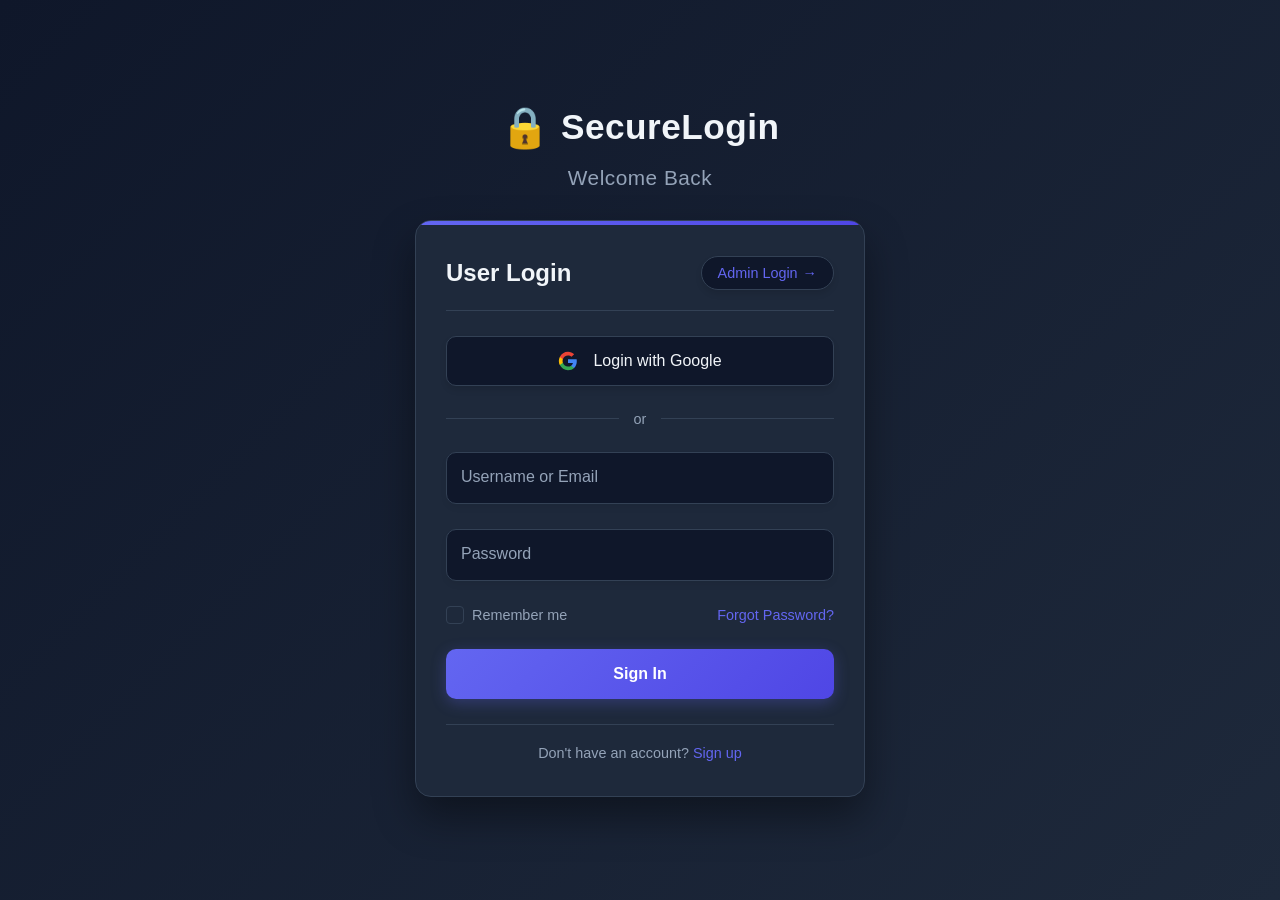
==== commit b6aaa78a: "Fix stylesheet link in index.html" ====
--- a/index.html
+++ b/index.html
@@ -4,7 +4,7 @@
     <meta charset="UTF-8">
     <meta name="viewport" content="width=device-width, initial-scale=1.0">
     <title>Dark Login Page</title>
-    <link rel="stylesheet" href="login/styles.css">
+    <link rel="stylesheet" href="css/style.css">
 </head>
 <body>
     <div class="container">
@@ -71,6 +71,6 @@
         </div>
     </div>
     
-    <script src="login/script.js"></script>
+    <script src="js/script.js"></script>
 </body>
 </html>
--- a/css/style.css
+++ b/css/style.css
@@ -0,0 +1,375 @@
+* {
+    margin: 0;
+    padding: 0;
+    box-sizing: border-box;
+    font-family: 'Segoe UI', Tahoma, Geneva, Verdana, sans-serif;
+}
+
+:root {
+    --primary: #6366f1;
+    --primary-dark: #4f46e5;
+    --dark-bg: #0f172a;
+    --dark-card: #1e293b;
+    --dark-text: #f1f5f9;
+    --dark-text-secondary: #94a3b8;
+    --dark-border: #334155;
+    --dark-hover: #2d3748;
+    --shadow: 0 10px 25px rgba(0, 0, 0, 0.3);
+    --shadow-lg: 0 20px 40px rgba(0, 0, 0, 0.4);
+}
+
+body {
+    background: linear-gradient(135deg, #0f172a 0%, #1e293b 100%);
+    min-height: 100vh;
+    display: flex;
+    justify-content: center;
+    align-items: center;
+    padding: 20px;
+    color: var(--dark-text);
+}
+
+.container {
+    width: 100%;
+    max-width: 450px;
+}
+
+.login-wrapper {
+    width: 100%;
+}
+
+.logo-section {
+    text-align: center;
+    margin-bottom: 30px;
+}
+
+.logo {
+    display: flex;
+    align-items: center;
+    justify-content: center;
+    font-size: 2.2rem;
+    font-weight: 700;
+    color: var(--dark-text);
+    margin-bottom: 15px;
+    letter-spacing: 0.5px;
+}
+
+.logo-icon {
+    margin-right: 10px;
+    font-size: 2.5rem;
+}
+
+.page-title {
+    color: var(--dark-text-secondary);
+    font-weight: 400;
+    font-size: 1.3rem;
+    letter-spacing: 0.5px;
+}
+
+.login-box {
+    background-color: var(--dark-card);
+    border-radius: 16px;
+    padding: 35px 30px;
+    box-shadow: var(--shadow-lg);
+    border: 1px solid var(--dark-border);
+    transition: transform 0.3s ease, box-shadow 0.3s ease;
+    position: relative;
+    overflow: hidden;
+}
+
+.login-box::before {
+    content: '';
+    position: absolute;
+    top: 0;
+    left: 0;
+    right: 0;
+    height: 4px;
+    background: linear-gradient(90deg, var(--primary), var(--primary-dark));
+}
+
+.login-box:hover {
+    transform: translateY(-5px);
+    box-shadow: var(--shadow-lg), 0 15px 30px rgba(0, 0, 0, 0.5);
+}
+
+.login-header {
+    display: flex;
+    justify-content: space-between;
+    align-items: center;
+    margin-bottom: 25px;
+    padding-bottom: 20px;
+    border-bottom: 1px solid var(--dark-border);
+}
+
+.login-heading {
+    color: var(--dark-text);
+    font-size: 1.5rem;
+    font-weight: 600;
+}
+
+.admin-box {
+    background: var(--dark-bg);
+    border-radius: 20px;
+    padding: 8px 16px;
+    box-shadow: 0 4px 6px rgba(0, 0, 0, 0.1);
+    border: 1px solid var(--dark-border);
+    transition: all 0.3s ease;
+}
+
+.admin-box:hover {
+    background: var(--dark-hover);
+    transform: translateY(-2px);
+    box-shadow: 0 6px 12px rgba(0, 0, 0, 0.2);
+}
+
+.admin-link {
+    color: var(--primary);
+    text-decoration: none;
+    font-size: 0.9rem;
+    font-weight: 500;
+    display: flex;
+    align-items: center;
+}
+
+.admin-link::after {
+    content: '→';
+    margin-left: 5px;
+    transition: transform 0.3s;
+}
+
+.admin-link:hover::after {
+    transform: translateX(3px);
+}
+
+.google-login-btn {
+    width: 100%;
+    padding: 14px;
+    background-color: var(--dark-bg);
+    border: 1px solid var(--dark-border);
+    border-radius: 10px;
+    font-size: 1rem;
+    font-weight: 500;
+    color: var(--dark-text);
+    cursor: pointer;
+    display: flex;
+    justify-content: center;
+    align-items: center;
+    gap: 10px;
+    transition: all 0.3s ease;
+    margin-bottom: 20px;
+    box-shadow: 0 4px 6px rgba(0, 0, 0, 0.1);
+}
+
+.google-login-btn:hover {
+    background-color: var(--dark-hover);
+    border-color: var(--primary);
+    transform: translateY(-2px);
+    box-shadow: 0 6px 12px rgba(0, 0, 0, 0.2);
+}
+
+.google-icon {
+    margin-right: 5px;
+}
+
+.divider {
+    display: flex;
+    align-items: center;
+    margin: 25px 0;
+    color: var(--dark-text-secondary);
+}
+
+.divider::before,
+.divider::after {
+    content: '';
+    flex: 1;
+    height: 1px;
+    background-color: var(--dark-border);
+}
+
+.divider span {
+    padding: 0 15px;
+    font-size: 0.9rem;
+}
+
+.login-form {
+    margin-top: 10px;
+}
+
+.form-group {
+    position: relative;
+    margin-bottom: 25px;
+}
+
+.form-input {
+    width: 100%;
+    padding: 16px 15px;
+    background-color: var(--dark-bg);
+    border: 1px solid var(--dark-border);
+    border-radius: 10px;
+    font-size: 1rem;
+    color: var(--dark-text);
+    transition: all 0.3s ease;
+    box-shadow: 0 4px 6px rgba(0, 0, 0, 0.05);
+}
+
+.form-input:focus {
+    outline: none;
+    border-color: var(--primary);
+    box-shadow: 0 0 0 3px rgba(99, 102, 241, 0.2);
+}
+
+.form-label {
+    position: absolute;
+    top: 16px;
+    left: 15px;
+    font-size: 1rem;
+    color: var(--dark-text-secondary);
+    pointer-events: none;
+    transition: all 0.3s ease;
+}
+
+.form-input:focus + .form-label,
+.form-input:not(:placeholder-shown) + .form-label {
+    top: -10px;
+    left: 10px;
+    font-size: 0.8rem;
+    background: var(--dark-card);
+    padding: 0 8px;
+    color: var(--primary);
+}
+
+.form-options {
+    display: flex;
+    justify-content: space-between;
+    align-items: center;
+    margin-bottom: 25px;
+}
+
+.checkbox-container {
+    display: flex;
+    align-items: center;
+    cursor: pointer;
+    font-size: 0.9rem;
+    color: var(--dark-text-secondary);
+}
+
+.checkbox-container input {
+    display: none;
+}
+
+.checkmark {
+    width: 18px;
+    height: 18px;
+    border: 1px solid var(--dark-border);
+    border-radius: 4px;
+    margin-right: 8px;
+    display: flex;
+    align-items: center;
+    justify-content: center;
+    transition: all 0.3s ease;
+}
+
+.checkbox-container input:checked + .checkmark {
+    background-color: var(--primary);
+    border-color: var(--primary);
+}
+
+.checkbox-container input:checked + .checkmark::after {
+    content: '✓';
+    color: white;
+    font-size: 12px;
+}
+
+.forgot-link {
+    color: var(--primary);
+    text-decoration: none;
+    font-size: 0.9rem;
+    transition: color 0.3s;
+}
+
+.forgot-link:hover {
+    color: var(--primary-dark);
+    text-decoration: underline;
+}
+
+.submit-btn {
+    width: 100%;
+    padding: 16px;
+    background: linear-gradient(135deg, var(--primary), var(--primary-dark));
+    border: none;
+    border-radius: 10px;
+    font-size: 1rem;
+    font-weight: 600;
+    color: white;
+    cursor: pointer;
+    transition: all 0.3s ease;
+    box-shadow: 0 4px 15px rgba(99, 102, 241, 0.3);
+}
+
+.submit-btn:hover {
+    transform: translateY(-2px);
+    box-shadow: 0 6px 20px rgba(99, 102, 241, 0.4);
+}
+
+.submit-btn:active {
+    transform: translateY(0);
+}
+
+.login-footer {
+    margin-top: 25px;
+    text-align: center;
+    padding-top: 20px;
+    border-top: 1px solid var(--dark-border);
+    color: var(--dark-text-secondary);
+    font-size: 0.9rem;
+}
+
+.signup-link {
+    color: var(--primary);
+    text-decoration: none;
+    font-weight: 500;
+    transition: color 0.3s;
+}
+
+.signup-link:hover {
+    color: var(--primary-dark);
+    text-decoration: underline;
+}
+
+/* Responsive Design */
+@media (max-width: 480px) {
+    .container {
+        max-width: 100%;
+    }
+    
+    .login-box {
+        padding: 25px 20px;
+    }
+    
+    .logo {
+        font-size: 1.8rem;
+    }
+    
+    .logo-icon {
+        font-size: 2rem;
+    }
+    
+    .page-title {
+        font-size: 1.1rem;
+    }
+    
+    .login-header {
+        flex-direction: column;
+        gap: 15px;
+        text-align: center;
+    }
+    
+    .login-heading {
+        font-size: 1.3rem;
+    }
+    
+    .form-options {
+        flex-direction: column;
+        gap: 15px;
+        align-items: flex-start;
+    }
+}
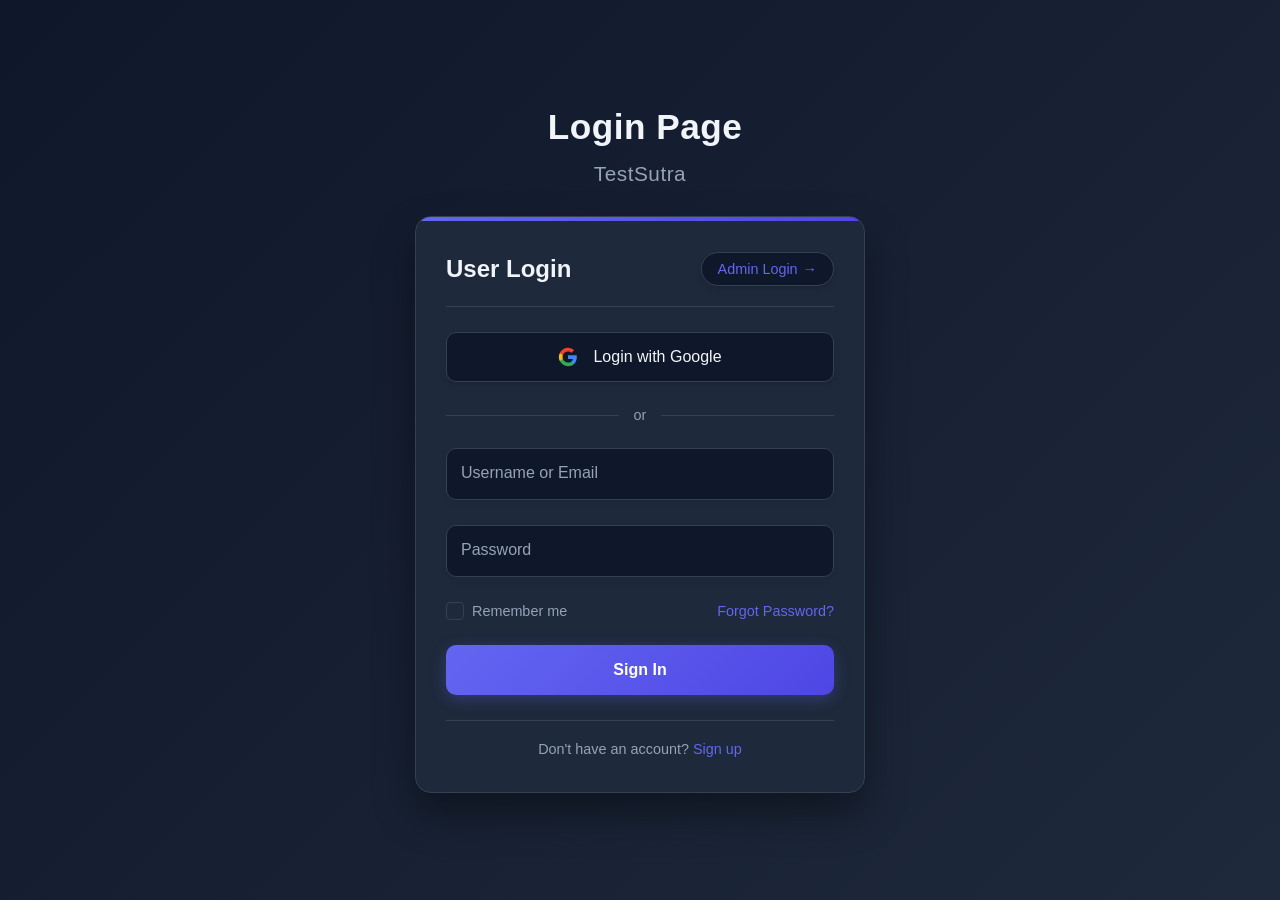
==== commit 5b51ebab: "Change title and logo text in index.html" ====
--- a/index.html
+++ b/index.html
@@ -3,7 +3,7 @@
 <head>
     <meta charset="UTF-8">
     <meta name="viewport" content="width=device-width, initial-scale=1.0">
-    <title>Dark Login Page</title>
+    <title>Login Page</title>
     <link rel="stylesheet" href="css/style.css">
 </head>
 <body>
@@ -11,10 +11,10 @@
         <div class="login-wrapper">
             <div class="logo-section">
                 <div class="logo">
-                    <span class="logo-icon">🔒</span>
-                    SecureLogin
+                    <span class="logo-icon"></span>
+                    Login Page
                 </div>
-                <h2 class="page-title">Welcome Back</h2>
+                <h2 class="page-title">TestSutra</h2>
             </div>
             
             <div class="login-box">
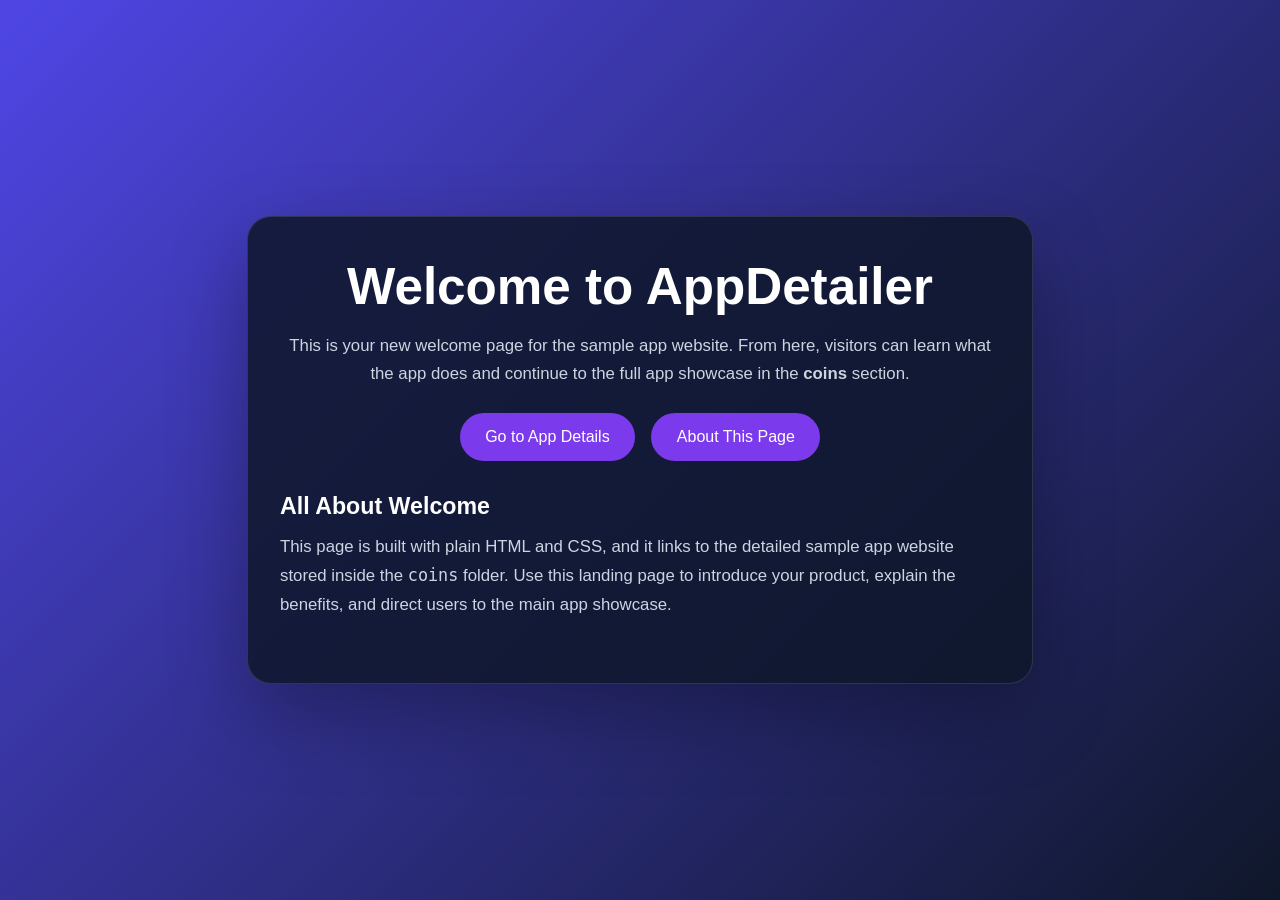
==== commit 2c77fb27: "documentation inisialisation" ====
--- a/index.html
+++ b/index.html
@@ -1,76 +1,71 @@
-<!DOCTYPE html>
-<html lang="en">
-<head>
-    <meta charset="UTF-8">
-    <meta name="viewport" content="width=device-width, initial-scale=1.0">
-    <title>Login Page</title>
-    <link rel="stylesheet" href="css/style.css">
-</head>
-<body>
-    <div class="container">
-        <div class="login-wrapper">
-            <div class="logo-section">
-                <div class="logo">
-                    <span class="logo-icon"></span>
-                    Login Page
-                </div>
-                <h2 class="page-title">TestSutra</h2>
-            </div>
-            
-            <div class="login-box">
-                <div class="login-header">
-                    <h3 class="login-heading">User Login</h3>
-                    <div class="admin-box">
-                        <a href="#" class="admin-link">Admin Login</a>
-                    </div>
-                </div>
-                
-                <div class="login-content">
-                    <button class="google-login-btn" id="googleLoginBtn">
-                        <svg class="google-icon" viewBox="0 0 24 24" width="20" height="20">
-                            <path fill="#4285F4" d="M22.56 12.25c0-.78-.07-1.53-.2-2.25H12v4.26h5.92c-.26 1.37-1.04 2.53-2.21 3.31v2.77h3.57c2.08-1.92 3.28-4.74 3.28-8.09z"/>
-                            <path fill="#34A853" d="M12 23c2.97 0 5.46-.98 7.28-2.66l-3.57-2.77c-.98.66-2.23 1.06-3.71 1.06-2.86 0-5.29-1.93-6.16-4.53H2.18v2.84C3.99 20.53 7.7 23 12 23z"/>
-                            <path fill="#FBBC05" d="M5.84 14.09c-.22-.66-.35-1.36-.35-2.09s.13-1.43.35-2.09V7.07H2.18C1.43 8.55 1 10.22 1 12s.43 3.45 1.18 4.93l2.85-2.22.81-.62z"/>
-                            <path fill="#EA4335" d="M12 5.38c1.62 0 3.06.56 4.21 1.64l3.15-3.15C17.45 2.09 14.97 1 12 1 7.7 1 3.99 3.47 2.18 7.07l3.66 2.84c.87-2.6 3.3-4.53 6.16-4.53z"/>
-                        </svg>
-                        Login with Google
-                    </button>
-                    
-                    <div class="divider">
-                        <span>or</span>
-                    </div>
-                    
-                    <form class="login-form">
-                        <div class="form-group">
-                            <input type="text" id="username" class="form-input" placeholder=" " required>
-                            <label for="username" class="form-label">Username or Email</label>
-                        </div>
-                        
-                        <div class="form-group">
-                            <input type="password" id="password" class="form-input" placeholder=" " required>
-                            <label for="password" class="form-label">Password</label>
-                        </div>
-                        
-                        <div class="form-options">
-                            <label class="checkbox-container">
-                                <input type="checkbox">
-                                <span class="checkmark"></span>
-                                Remember me
-                            </label>
-                            <a href="#" class="forgot-link">Forgot Password?</a>
-                        </div>
-                        
-                        <button type="submit" class="submit-btn">Sign In</button>
-                    </form>
-                </div>
-                
-                <div class="login-footer">
-                    <p>Don't have an account? <a href="#" class="signup-link">Sign up</a></p>
-                </div>
-            </div>
-        </div>
-    </div>
-    
-    <script src="js/script.js"></script>
-</body>
-</html>
+<!DOCTYPE html>
+<html lang="en">
+<head>
+  <meta charset="UTF-8" />
+  <meta name="viewport" content="width=device-width, initial-scale=1.0" />
+  <title>All About Welcome</title>
+  <style>
+    body {
+      margin: 0;
+      min-height: 100vh;
+      display: grid;
+      place-items: center;
+      font-family: Arial, sans-serif;
+      background: linear-gradient(135deg, #4f46e5, #0f172a);
+      color: #fff;
+      text-align: center;
+    }
+    .welcome-card {
+      max-width: 720px;
+      padding: 2.5rem 2rem;
+      border-radius: 24px;
+      background: rgba(15, 23, 42, 0.85);
+      border: 1px solid rgba(255, 255, 255, 0.12);
+      box-shadow: 0 30px 80px rgba(0, 0, 0, 0.3);
+    }
+    h1 {
+      font-size: clamp(2.5rem, 4vw, 3.5rem);
+      margin: 0 0 1rem;
+    }
+    p {
+      margin: 0 0 1.5rem;
+      color: #cbd5e1;
+      line-height: 1.7;
+      font-size: 1.05rem;
+    }
+    .links {
+      display: flex;
+      flex-wrap: wrap;
+      justify-content: center;
+      gap: 1rem;
+    }
+    .links a {
+      display: inline-block;
+      padding: 0.95rem 1.6rem;
+      border-radius: 999px;
+      background: #7c3aed;
+      color: #fff;
+      text-decoration: none;
+      transition: transform 0.2s ease, background-color 0.2s ease;
+    }
+    .links a:hover {
+      transform: translateY(-2px);
+      background: #5b21b6;
+    }
+  </style>
+</head>
+<body>
+  <div class="welcome-card">
+    <h1>Welcome to AppDetailer</h1>
+    <p>This is your new welcome page for the sample app website. From here, visitors can learn what the app does and continue to the full app showcase in the <strong>coins</strong> section.</p>
+    <div class="links">
+      <a href="coins/index.html">Go to App Details</a>
+      <a href="#about">About This Page</a>
+    </div>
+    <section id="about" style="margin-top: 2rem; text-align: left;">
+      <h2 style="font-size: 1.45rem; margin-bottom: 0.8rem;">All About Welcome</h2>
+      <p>This page is built with plain HTML and CSS, and it links to the detailed sample app website stored inside the <code>coins</code> folder. Use this landing page to introduce your product, explain the benefits, and direct users to the main app showcase.</p>
+    </section>
+  </div>
+</body>
+</html>
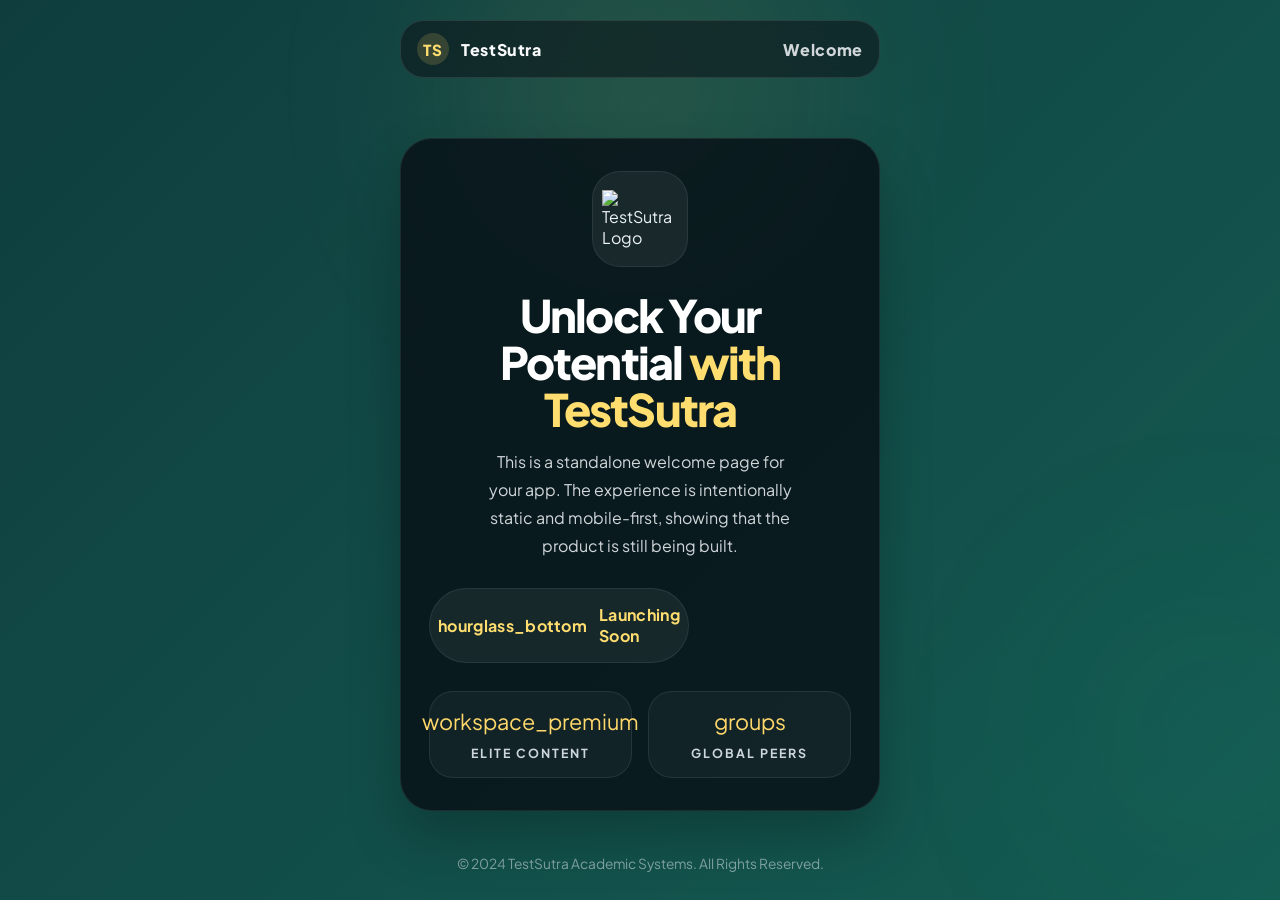
==== commit d172f4b1: "welcome page dising completed" ====
--- a/index.html
+++ b/index.html
@@ -3,69 +3,265 @@
 <head>
   <meta charset="UTF-8" />
   <meta name="viewport" content="width=device-width, initial-scale=1.0" />
-  <title>All About Welcome</title>
+  <title>TestSutra Welcome</title>
+  <link href="https://fonts.googleapis.com/css2?family=Plus+Jakarta+Sans:wght@300;400;700;800&display=swap" rel="stylesheet" />
   <style>
+    :root {
+      color-scheme: dark;
+      font-family: 'Plus Jakarta Sans', sans-serif;
+      background-color: #08151a;
+      color: #edf2f7;
+    }
+
+    * {
+      box-sizing: border-box;
+    }
+
     body {
       margin: 0;
       min-height: 100vh;
+      background: linear-gradient(135deg, #0f3d3e 0%, #145c52 100%);
+      overflow-x: hidden;
+    }
+
+    body::before,
+    body::after {
+      content: '';
+      position: fixed;
+      border-radius: 50%;
+      pointer-events: none;
+      filter: blur(120px);
+      opacity: 0.55;
+    }
+
+    body::before {
+      width: 320px;
+      height: 320px;
+      top: -70px;
+      left: 50%;
+      transform: translateX(-50%);
+      background: rgba(255, 224, 102, 0.24);
+    }
+
+    body::after {
+      width: 260px;
+      height: 260px;
+      right: -60px;
+      bottom: 40px;
+      background: rgba(36, 179, 163, 0.16);
+    }
+
+    .page-shell {
+      min-height: 100vh;
+      display: flex;
+      flex-direction: column;
+      align-items: center;
+      justify-content: space-between;
+      padding: 1.25rem;
+    }
+
+    .header {
+      width: 100%;
+      max-width: 480px;
+      display: flex;
+      justify-content: space-between;
+      align-items: center;
+      margin: 0 auto;
+      padding: 0.75rem 1rem;
+      border: 1px solid rgba(255, 255, 255, 0.1);
+      border-radius: 24px;
+      background: rgba(13, 22, 27, 0.6);
+      backdrop-filter: blur(12px);
+    }
+
+    .brand {
+      display: inline-flex;
+      align-items: center;
+      gap: 0.75rem;
+      font-weight: 800;
+      letter-spacing: 0.04em;
+      font-size: 1rem;
+      color: #f9fafb;
+    }
+
+    .brand-mark {
+      width: 2rem;
+      height: 2rem;
       display: grid;
       place-items: center;
-      font-family: Arial, sans-serif;
-      background: linear-gradient(135deg, #4f46e5, #0f172a);
-      color: #fff;
+      background: rgba(255, 209, 102, 0.16);
+      border-radius: 18px;
+      color: #ffdd6f;
+      font-weight: 800;
+      font-size: 0.95rem;
+    }
+
+    .hero-card {
+      width: 100%;
+      max-width: 480px;
+      margin: 3rem auto 1rem;
+      padding: 2rem 1.75rem;
+      border-radius: 32px;
+      background: rgba(9, 20, 26, 0.88);
+      border: 1px solid rgba(255, 255, 255, 0.08);
+      box-shadow: 0 28px 54px rgba(0, 0, 0, 0.24);
+      position: relative;
+      z-index: 1;
+    }
+
+    .logo-wrapper {
+      width: 96px;
+      height: 96px;
+      margin: 0 auto 1.5rem;
+      border-radius: 28px;
+      overflow: hidden;
+      display: grid;
+      place-items: center;
+      background: rgba(255, 255, 255, 0.06);
+      border: 1px solid rgba(255, 255, 255, 0.08);
+    }
+
+    .logo-wrapper img {
+      width: 80%;
+      height: auto;
+      display: block;
+    }
+
+    .hero-title {
+      margin: 0;
+      font-size: clamp(2rem, 6vw, 2.8rem);
+      line-height: 1.05;
+      font-weight: 800;
+      letter-spacing: -0.04em;
+      color: #ffffff;
       text-align: center;
     }
-    .welcome-card {
-      max-width: 720px;
-      padding: 2.5rem 2rem;
+
+    .hero-title .accent {
+      color: #ffdd6f;
+    }
+
+    .hero-copy {
+      margin: 1rem auto 1.75rem;
+      max-width: 320px;
+      color: rgba(242, 246, 248, 0.86);
+      line-height: 1.75;
+      text-align: center;
+      font-size: 1rem;
+    }
+
+    .pill {
+      display: inline-flex;
+      align-items: center;
+      justify-content: center;
+      gap: 0.75rem;
+      width: 100%;
+      max-width: 260px;
+      margin: 0 auto;
+      padding: 0.95rem 1.25rem;
+      border-radius: 999px;
+      border: 1px solid rgba(255, 255, 255, 0.08);
+      background: rgba(255, 255, 255, 0.06);
+      color: #ffdd6f;
+      font-weight: 700;
+      letter-spacing: 0.02em;
+      cursor: default;
+      user-select: none;
+    }
+
+    .info-grid {
+      display: grid;
+      grid-template-columns: repeat(2, minmax(0, 1fr));
+      gap: 1rem;
+      margin-top: 1.75rem;
+    }
+
+    .info-card {
+      padding: 1rem;
       border-radius: 24px;
-      background: rgba(15, 23, 42, 0.85);
-      border: 1px solid rgba(255, 255, 255, 0.12);
-      box-shadow: 0 30px 80px rgba(0, 0, 0, 0.3);
-    }
-    h1 {
-      font-size: clamp(2.5rem, 4vw, 3.5rem);
-      margin: 0 0 1rem;
-    }
-    p {
-      margin: 0 0 1.5rem;
-      color: #cbd5e1;
-      line-height: 1.7;
-      font-size: 1.05rem;
-    }
-    .links {
+      border: 1px solid rgba(255, 255, 255, 0.08);
+      background: rgba(255, 255, 255, 0.04);
       display: flex;
-      flex-wrap: wrap;
-      justify-content: center;
-      gap: 1rem;
-    }
-    .links a {
-      display: inline-block;
-      padding: 0.95rem 1.6rem;
-      border-radius: 999px;
-      background: #7c3aed;
-      color: #fff;
-      text-decoration: none;
-      transition: transform 0.2s ease, background-color 0.2s ease;
-    }
-    .links a:hover {
-      transform: translateY(-2px);
-      background: #5b21b6;
+      flex-direction: column;
+      align-items: center;
+      gap: 0.65rem;
+    }
+
+    .info-card span {
+      font-size: 1.35rem;
+      color: #ffd86b;
+    }
+
+    .info-card p {
+      margin: 0;
+      color: rgba(239, 246, 255, 0.85);
+      font-size: 0.78rem;
+      font-weight: 700;
+      letter-spacing: 0.16em;
+      text-transform: uppercase;
+    }
+
+    .footer-note {
+      width: 100%;
+      max-width: 480px;
+      margin: 0 auto;
+      text-align: center;
+      color: rgba(226, 235, 242, 0.55);
+      font-size: 0.86rem;
+      padding: 1rem 0 0.5rem;
+    }
+
+    @media (max-width: 440px) {
+      .hero-card {
+        padding: 1.6rem;
+      }
+      .info-grid {
+        grid-template-columns: 1fr;
+      }
+      .header {
+        padding: 0.85rem 1rem;
+      }
     }
   </style>
 </head>
 <body>
-  <div class="welcome-card">
-    <h1>Welcome to AppDetailer</h1>
-    <p>This is your new welcome page for the sample app website. From here, visitors can learn what the app does and continue to the full app showcase in the <strong>coins</strong> section.</p>
-    <div class="links">
-      <a href="coins/index.html">Go to App Details</a>
-      <a href="#about">About This Page</a>
-    </div>
-    <section id="about" style="margin-top: 2rem; text-align: left;">
-      <h2 style="font-size: 1.45rem; margin-bottom: 0.8rem;">All About Welcome</h2>
-      <p>This page is built with plain HTML and CSS, and it links to the detailed sample app website stored inside the <code>coins</code> folder. Use this landing page to introduce your product, explain the benefits, and direct users to the main app showcase.</p>
-    </section>
+  <div class="page-shell">
+    <header class="header">
+      <div class="brand">
+        <span class="brand-mark">TS</span>
+        <span>TestSutra</span>
+      </div>
+      <div class="brand" style="gap:0.5rem; color: rgba(242,246,248,0.85);">
+        <span>Welcome</span>
+      </div>
+    </header>
+
+    <main class="hero-card">
+      <div class="logo-wrapper">
+        <img
+          src="https://lh3.googleusercontent.com/aida-public/[base64]"
+          alt="TestSutra Logo"
+        />
+      </div>
+      <h1 class="hero-title">Unlock Your Potential <span class="accent">with TestSutra</span></h1>
+      <p class="hero-copy">This is a standalone welcome page for your app. The experience is intentionally static and mobile-first, showing that the product is still being built.</p>
+      <div class="pill">
+        <span class="material-symbols-outlined">hourglass_bottom</span>
+        Launching Soon
+      </div>
+      <div class="info-grid">
+        <div class="info-card">
+          <span class="material-symbols-outlined">workspace_premium</span>
+          <p>Elite Content</p>
+        </div>
+        <div class="info-card">
+          <span class="material-symbols-outlined">groups</span>
+          <p>Global Peers</p>
+        </div>
+      </div>
+    </main>
+
+    <footer class="footer-note">© 2024 TestSutra Academic Systems. All Rights Reserved.</footer>
   </div>
 </body>
 </html>
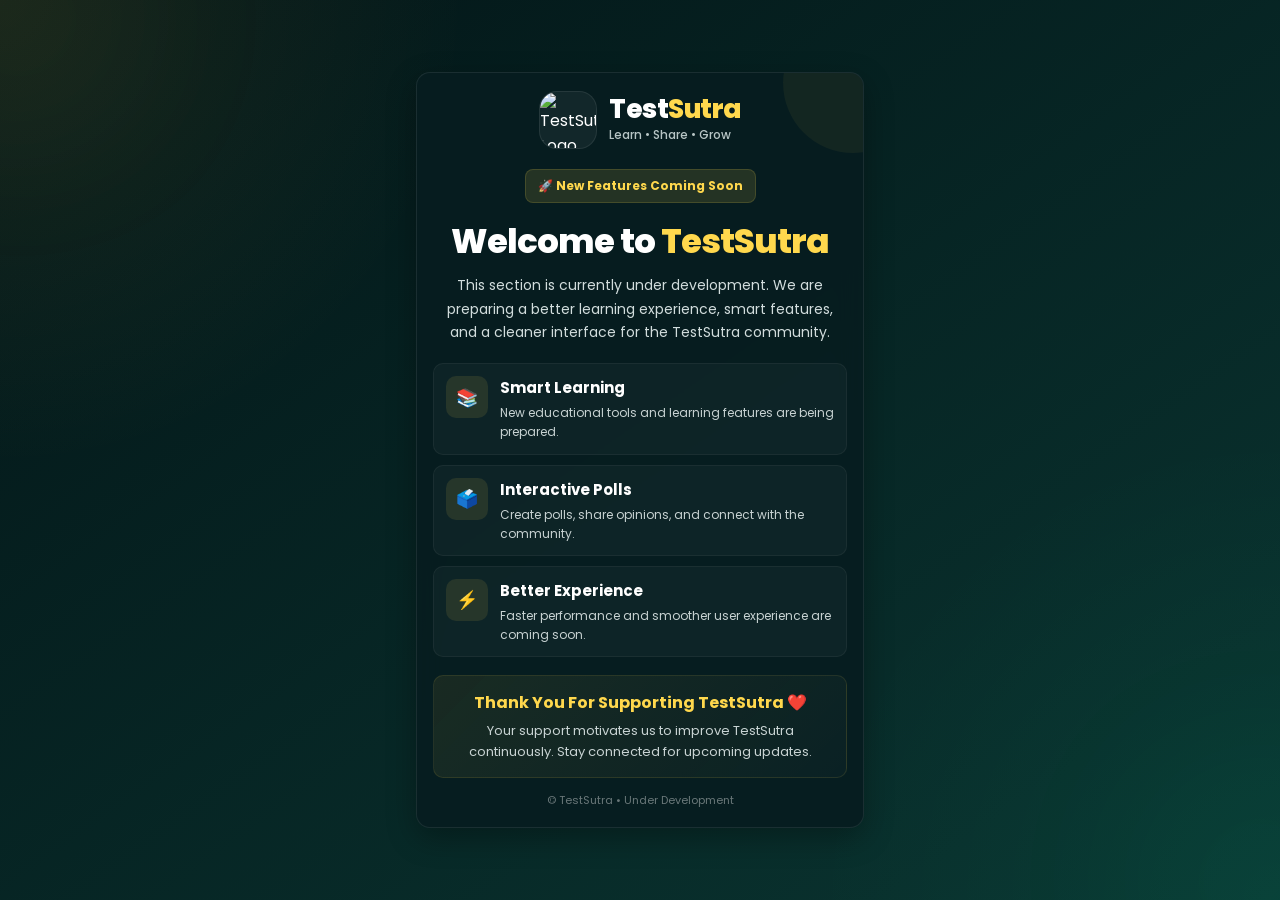
==== commit 31940b15: "Welcome page disign completed" ====
--- a/index.html
+++ b/index.html
@@ -2,266 +2,625 @@
 <html lang="en">
 <head>
   <meta charset="UTF-8" />
-  <meta name="viewport" content="width=device-width, initial-scale=1.0" />
-  <title>TestSutra Welcome</title>
-  <link href="https://fonts.googleapis.com/css2?family=Plus+Jakarta+Sans:wght@300;400;700;800&display=swap" rel="stylesheet" />
+
+  <meta
+    name="viewport"
+    content="width=device-width, initial-scale=1.0, maximum-scale=1.0"
+  />
+
+  <title>TestSutra • Coming Soon</title>
+
+  <link
+    href="https://fonts.googleapis.com/css2?family=Poppins:wght@300;400;500;600;700;800&display=swap"
+    rel="stylesheet"
+  />
+
   <style>
-    :root {
-      color-scheme: dark;
-      font-family: 'Plus Jakarta Sans', sans-serif;
-      background-color: #08151a;
-      color: #edf2f7;
-    }
-
-    * {
-      box-sizing: border-box;
-    }
-
-    body {
-      margin: 0;
-      min-height: 100vh;
-      background: linear-gradient(135deg, #0f3d3e 0%, #145c52 100%);
-      overflow-x: hidden;
-    }
-
-    body::before,
-    body::after {
-      content: '';
-      position: fixed;
-      border-radius: 50%;
-      pointer-events: none;
-      filter: blur(120px);
-      opacity: 0.55;
-    }
-
-    body::before {
-      width: 320px;
-      height: 320px;
-      top: -70px;
-      left: 50%;
-      transform: translateX(-50%);
-      background: rgba(255, 224, 102, 0.24);
-    }
-
-    body::after {
-      width: 260px;
-      height: 260px;
-      right: -60px;
-      bottom: 40px;
-      background: rgba(36, 179, 163, 0.16);
-    }
-
-    .page-shell {
-      min-height: 100vh;
-      display: flex;
-      flex-direction: column;
-      align-items: center;
-      justify-content: space-between;
-      padding: 1.25rem;
-    }
-
-    .header {
-      width: 100%;
-      max-width: 480px;
-      display: flex;
-      justify-content: space-between;
-      align-items: center;
-      margin: 0 auto;
-      padding: 0.75rem 1rem;
-      border: 1px solid rgba(255, 255, 255, 0.1);
-      border-radius: 24px;
-      background: rgba(13, 22, 27, 0.6);
-      backdrop-filter: blur(12px);
-    }
-
-    .brand {
-      display: inline-flex;
-      align-items: center;
-      gap: 0.75rem;
-      font-weight: 800;
-      letter-spacing: 0.04em;
-      font-size: 1rem;
-      color: #f9fafb;
-    }
-
-    .brand-mark {
-      width: 2rem;
-      height: 2rem;
-      display: grid;
-      place-items: center;
-      background: rgba(255, 209, 102, 0.16);
-      border-radius: 18px;
-      color: #ffdd6f;
-      font-weight: 800;
-      font-size: 0.95rem;
-    }
-
-    .hero-card {
-      width: 100%;
-      max-width: 480px;
-      margin: 3rem auto 1rem;
-      padding: 2rem 1.75rem;
-      border-radius: 32px;
-      background: rgba(9, 20, 26, 0.88);
-      border: 1px solid rgba(255, 255, 255, 0.08);
-      box-shadow: 0 28px 54px rgba(0, 0, 0, 0.24);
-      position: relative;
-      z-index: 1;
-    }
-
-    .logo-wrapper {
-      width: 96px;
-      height: 96px;
-      margin: 0 auto 1.5rem;
-      border-radius: 28px;
-      overflow: hidden;
-      display: grid;
-      place-items: center;
-      background: rgba(255, 255, 255, 0.06);
-      border: 1px solid rgba(255, 255, 255, 0.08);
-    }
-
-    .logo-wrapper img {
-      width: 80%;
-      height: auto;
-      display: block;
-    }
-
-    .hero-title {
-      margin: 0;
-      font-size: clamp(2rem, 6vw, 2.8rem);
-      line-height: 1.05;
-      font-weight: 800;
-      letter-spacing: -0.04em;
-      color: #ffffff;
-      text-align: center;
-    }
-
-    .hero-title .accent {
-      color: #ffdd6f;
-    }
-
-    .hero-copy {
-      margin: 1rem auto 1.75rem;
-      max-width: 320px;
-      color: rgba(242, 246, 248, 0.86);
-      line-height: 1.75;
-      text-align: center;
-      font-size: 1rem;
-    }
-
-    .pill {
-      display: inline-flex;
-      align-items: center;
-      justify-content: center;
-      gap: 0.75rem;
-      width: 100%;
-      max-width: 260px;
-      margin: 0 auto;
-      padding: 0.95rem 1.25rem;
-      border-radius: 999px;
-      border: 1px solid rgba(255, 255, 255, 0.08);
-      background: rgba(255, 255, 255, 0.06);
-      color: #ffdd6f;
-      font-weight: 700;
-      letter-spacing: 0.02em;
-      cursor: default;
-      user-select: none;
-    }
-
-    .info-grid {
-      display: grid;
-      grid-template-columns: repeat(2, minmax(0, 1fr));
-      gap: 1rem;
-      margin-top: 1.75rem;
-    }
-
-    .info-card {
-      padding: 1rem;
-      border-radius: 24px;
-      border: 1px solid rgba(255, 255, 255, 0.08);
-      background: rgba(255, 255, 255, 0.04);
-      display: flex;
-      flex-direction: column;
-      align-items: center;
-      gap: 0.65rem;
-    }
-
-    .info-card span {
-      font-size: 1.35rem;
-      color: #ffd86b;
-    }
-
-    .info-card p {
-      margin: 0;
-      color: rgba(239, 246, 255, 0.85);
-      font-size: 0.78rem;
-      font-weight: 700;
-      letter-spacing: 0.16em;
-      text-transform: uppercase;
-    }
-
-    .footer-note {
-      width: 100%;
-      max-width: 480px;
-      margin: 0 auto;
-      text-align: center;
-      color: rgba(226, 235, 242, 0.55);
-      font-size: 0.86rem;
-      padding: 1rem 0 0.5rem;
-    }
-
-    @media (max-width: 440px) {
-      .hero-card {
-        padding: 1.6rem;
+
+    *{
+      margin:0;
+      padding:0;
+      box-sizing:border-box;
+    }
+
+    :root{
+
+      --bg1:#031517;
+      --bg2:#0a3531;
+
+      --card:#071d20;
+
+      --primary:#ffd84d;
+      --primarySoft:rgba(255,216,77,0.12);
+
+      --white:#ffffff;
+
+      --text:#d2dddd;
+      --border:rgba(255,255,255,0.08);
+
+    }
+
+    body{
+
+      font-family:'Poppins',sans-serif;
+
+      background:
+      radial-gradient(circle at top left,
+      rgba(255,216,77,0.08),
+      transparent 30%),
+
+      radial-gradient(circle at bottom right,
+      rgba(0,255,170,0.05),
+      transparent 30%),
+
+      linear-gradient(145deg,var(--bg1),var(--bg2));
+
+      min-height:100vh;
+
+      overflow-x:hidden;
+
+      color:var(--white);
+
+      position:relative;
+
+    }
+
+    body::before{
+
+      content:"";
+
+      position:fixed;
+
+      width:220px;
+      height:220px;
+
+      background:#ffd84d;
+
+      opacity:0.06;
+
+      filter:blur(110px);
+
+      top:-90px;
+      left:-90px;
+
+      border-radius:50%;
+
+      z-index:0;
+
+    }
+
+    body::after{
+
+      content:"";
+
+      position:fixed;
+
+      width:240px;
+      height:240px;
+
+      background:#00ffbb;
+
+      opacity:0.04;
+
+      filter:blur(120px);
+
+      right:-100px;
+      bottom:-100px;
+
+      border-radius:50%;
+
+      z-index:0;
+
+    }
+
+    .container{
+
+      width:100%;
+
+      max-width:480px;
+
+      margin:auto;
+
+      min-height:100vh;
+
+      display:flex;
+
+      align-items:center;
+
+      justify-content:center;
+
+      padding:16px;
+
+      position:relative;
+
+      z-index:2;
+
+    }
+
+    .card{
+
+      width:100%;
+
+      background:rgba(7,29,32,0.95);
+
+      border:1px solid var(--border);
+
+      border-radius:14px;
+
+      padding:18px 16px;
+
+      backdrop-filter:blur(12px);
+
+      box-shadow:
+      0 10px 30px rgba(0,0,0,0.30);
+
+      position:relative;
+
+      overflow:hidden;
+
+    }
+
+    .card::before{
+
+      content:"";
+
+      position:absolute;
+
+      width:140px;
+      height:140px;
+
+      background:rgba(255,216,77,0.05);
+
+      border-radius:50%;
+
+      top:-60px;
+      right:-60px;
+
+    }
+
+    .top{
+
+      display:flex;
+
+      align-items:center;
+
+      justify-content:center;
+
+      gap:12px;
+
+      margin-bottom:20px;
+
+    }
+
+    .logo{
+
+      width:58px;
+      height:58px;
+
+      border-radius:18px;
+
+      overflow:hidden;
+
+      border:1px solid rgba(255,255,255,0.08);
+
+      background:rgba(255,255,255,0.05);
+
+      flex-shrink:0;
+
+    }
+
+    .logo img{
+
+      width:100%;
+      height:100%;
+
+      object-fit:cover;
+
+    }
+
+    .brand{
+
+      display:flex;
+
+      flex-direction:column;
+
+    }
+
+    .brand h1{
+
+      font-size:26px;
+
+      line-height:1;
+
+      font-weight:800;
+
+      letter-spacing:-0.5px;
+
+    }
+
+    .brand h1 span{
+
+      color:var(--primary);
+
+    }
+
+    .brand p{
+
+      color:#b7c5c5;
+
+      margin-top:4px;
+
+      font-size:12px;
+
+      font-weight:500;
+
+    }
+
+    .badge{
+
+      width:max-content;
+
+      margin:auto;
+
+      background:var(--primarySoft);
+
+      border:1px solid rgba(255,216,77,0.15);
+
+      color:var(--primary);
+
+      padding:7px 12px;
+
+      border-radius:8px;
+
+      font-size:12px;
+
+      font-weight:700;
+
+      margin-bottom:18px;
+
+    }
+
+    .title{
+
+      text-align:center;
+
+      font-size:34px;
+
+      line-height:1.2;
+
+      font-weight:800;
+
+      letter-spacing:-1px;
+
+      margin-bottom:12px;
+
+    }
+
+    .title span{
+
+      color:var(--primary);
+
+    }
+
+    .desc{
+
+      text-align:center;
+
+      color:var(--text);
+
+      font-size:14px;
+
+      line-height:1.7;
+
+      margin-bottom:18px;
+
+    }
+
+    .features{
+
+      display:flex;
+
+      flex-direction:column;
+
+      gap:10px;
+
+      margin-bottom:18px;
+
+    }
+
+    .feature{
+
+      display:flex;
+
+      align-items:flex-start;
+
+      gap:12px;
+
+      background:rgba(255,255,255,0.03);
+
+      border:1px solid rgba(255,255,255,0.05);
+
+      border-radius:10px;
+
+      padding:12px;
+
+      transition:0.3s;
+
+    }
+
+    .feature:hover{
+
+      border-color:rgba(255,216,77,0.18);
+
+      transform:translateY(-1px);
+
+    }
+
+    .icon{
+
+      width:42px;
+      height:42px;
+
+      border-radius:10px;
+
+      background:rgba(255,216,77,0.10);
+
+      display:flex;
+
+      align-items:center;
+
+      justify-content:center;
+
+      font-size:18px;
+
+      flex-shrink:0;
+
+    }
+
+    .feature-text h3{
+
+      font-size:15px;
+
+      margin-bottom:4px;
+
+      font-weight:700;
+
+      color:#fff;
+
+    }
+
+    .feature-text p{
+
+      font-size:12px;
+
+      color:#c7d2d2;
+
+      line-height:1.6;
+
+    }
+
+    .bottom{
+
+      background:
+      linear-gradient(
+      135deg,
+      rgba(255,216,77,0.08),
+      rgba(255,255,255,0.02)
+      );
+
+      border:1px solid rgba(255,216,77,0.10);
+
+      border-radius:10px;
+
+      padding:14px;
+
+      text-align:center;
+
+    }
+
+    .bottom h4{
+
+      color:var(--primary);
+
+      font-size:16px;
+
+      margin-bottom:6px;
+
+      font-weight:700;
+
+    }
+
+    .bottom p{
+
+      color:#c8d3d3;
+
+      font-size:13px;
+
+      line-height:1.6;
+
+    }
+
+    .footer{
+
+      text-align:center;
+
+      margin-top:14px;
+
+      color:rgba(255,255,255,0.40);
+
+      font-size:11px;
+
+    }
+
+    @media(max-width:420px){
+
+      .title{
+
+        font-size:29px;
+
       }
-      .info-grid {
-        grid-template-columns: 1fr;
+
+      .brand h1{
+
+        font-size:23px;
+
       }
-      .header {
-        padding: 0.85rem 1rem;
+
+      .card{
+
+        padding:16px 14px;
+
       }
-    }
+
+      .feature{
+
+        padding:10px;
+
+      }
+
+    }
+
   </style>
 </head>
+
 <body>
-  <div class="page-shell">
-    <header class="header">
-      <div class="brand">
-        <span class="brand-mark">TS</span>
-        <span>TestSutra</span>
+
+  <div class="container">
+
+    <div class="card">
+
+      <!-- TOP -->
+
+      <div class="top">
+
+        <div class="logo">
+
+          <img
+            src="https://lh3.googleusercontent.com/aida-public/[base64]"
+            alt="TestSutra Logo"
+          />
+
+        </div>
+
+        <div class="brand">
+
+          <h1>Test<span>Sutra</span></h1>
+
+          <p>Learn • Share • Grow</p>
+
+        </div>
+
       </div>
-      <div class="brand" style="gap:0.5rem; color: rgba(242,246,248,0.85);">
-        <span>Welcome</span>
+
+      <!-- BADGE -->
+
+      <div class="badge">
+        🚀 New Features Coming Soon
       </div>
-    </header>
-
-    <main class="hero-card">
-      <div class="logo-wrapper">
-        <img
-          src="https://lh3.googleusercontent.com/aida-public/[base64]"
-          alt="TestSutra Logo"
-        />
+
+      <!-- TITLE -->
+
+      <h2 class="title">
+        Welcome to <span>TestSutra</span>
+      </h2>
+
+      <!-- DESCRIPTION -->
+
+      <p class="desc">
+
+        This section is currently under development.
+        We are preparing a better learning experience,
+        smart features, and a cleaner interface for the
+        TestSutra community.
+
+      </p>
+
+      <!-- FEATURES -->
+
+      <div class="features">
+
+        <div class="feature">
+
+          <div class="icon">📚</div>
+
+          <div class="feature-text">
+
+            <h3>Smart Learning</h3>
+
+            <p>
+              New educational tools and learning
+              features are being prepared.
+            </p>
+
+          </div>
+
+        </div>
+
+        <div class="feature">
+
+          <div class="icon">🗳️</div>
+
+          <div class="feature-text">
+
+            <h3>Interactive Polls</h3>
+
+            <p>
+              Create polls, share opinions,
+              and connect with the community.
+            </p>
+
+          </div>
+
+        </div>
+
+        <div class="feature">
+
+          <div class="icon">⚡</div>
+
+          <div class="feature-text">
+
+            <h3>Better Experience</h3>
+
+            <p>
+              Faster performance and smoother
+              user experience are coming soon.
+            </p>
+
+          </div>
+
+        </div>
+
       </div>
-      <h1 class="hero-title">Unlock Your Potential <span class="accent">with TestSutra</span></h1>
-      <p class="hero-copy">This is a standalone welcome page for your app. The experience is intentionally static and mobile-first, showing that the product is still being built.</p>
-      <div class="pill">
-        <span class="material-symbols-outlined">hourglass_bottom</span>
-        Launching Soon
+
+      <!-- BOTTOM -->
+
+      <div class="bottom">
+
+        <h4>
+          Thank You For Supporting TestSutra ❤️
+        </h4>
+
+        <p>
+
+          Your support motivates us to improve
+          TestSutra continuously. Stay connected
+          for upcoming updates.
+
+        </p>
+
       </div>
-      <div class="info-grid">
-        <div class="info-card">
-          <span class="material-symbols-outlined">workspace_premium</span>
-          <p>Elite Content</p>
-        </div>
-        <div class="info-card">
-          <span class="material-symbols-outlined">groups</span>
-          <p>Global Peers</p>
-        </div>
+
+      <!-- FOOTER -->
+
+      <div class="footer">
+
+        © TestSutra • Under Development
+
       </div>
-    </main>
-
-    <footer class="footer-note">© 2024 TestSutra Academic Systems. All Rights Reserved.</footer>
+
+    </div>
+
   </div>
+
 </body>
-</html>
+</html>
